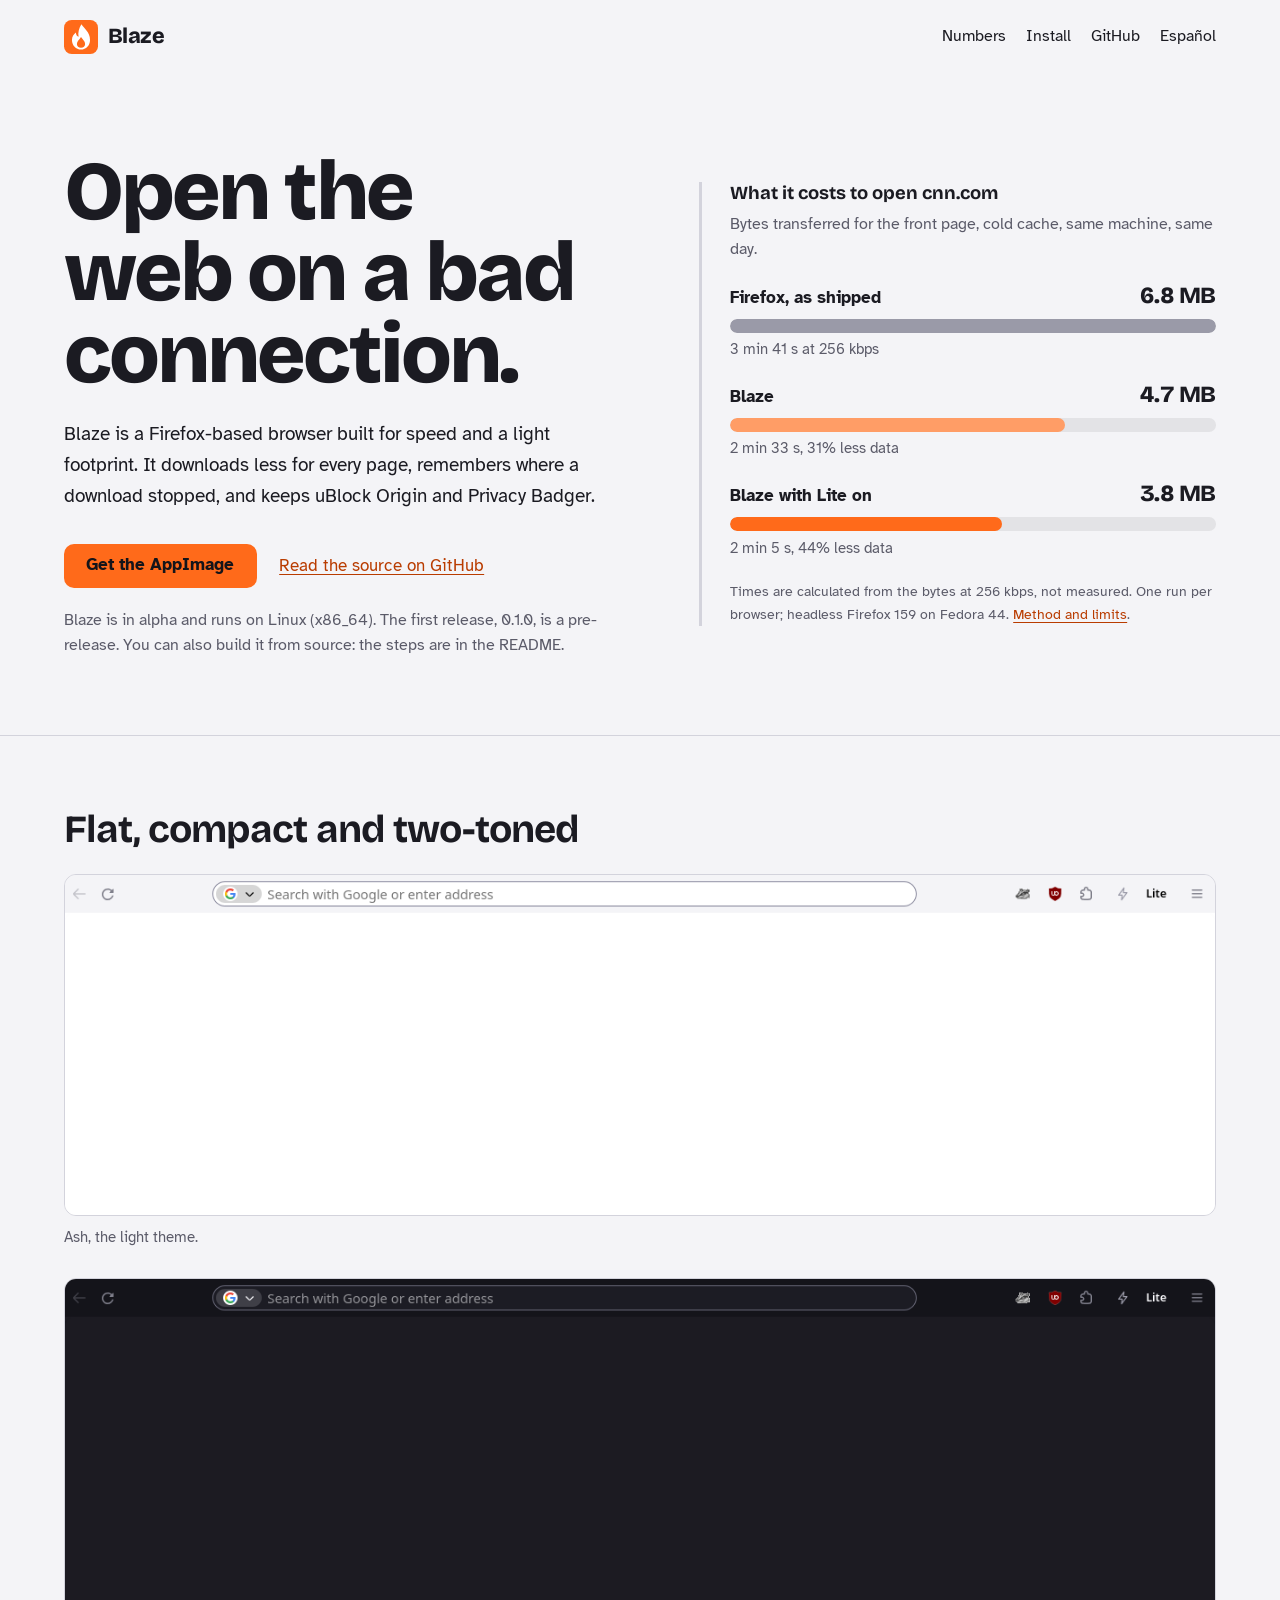
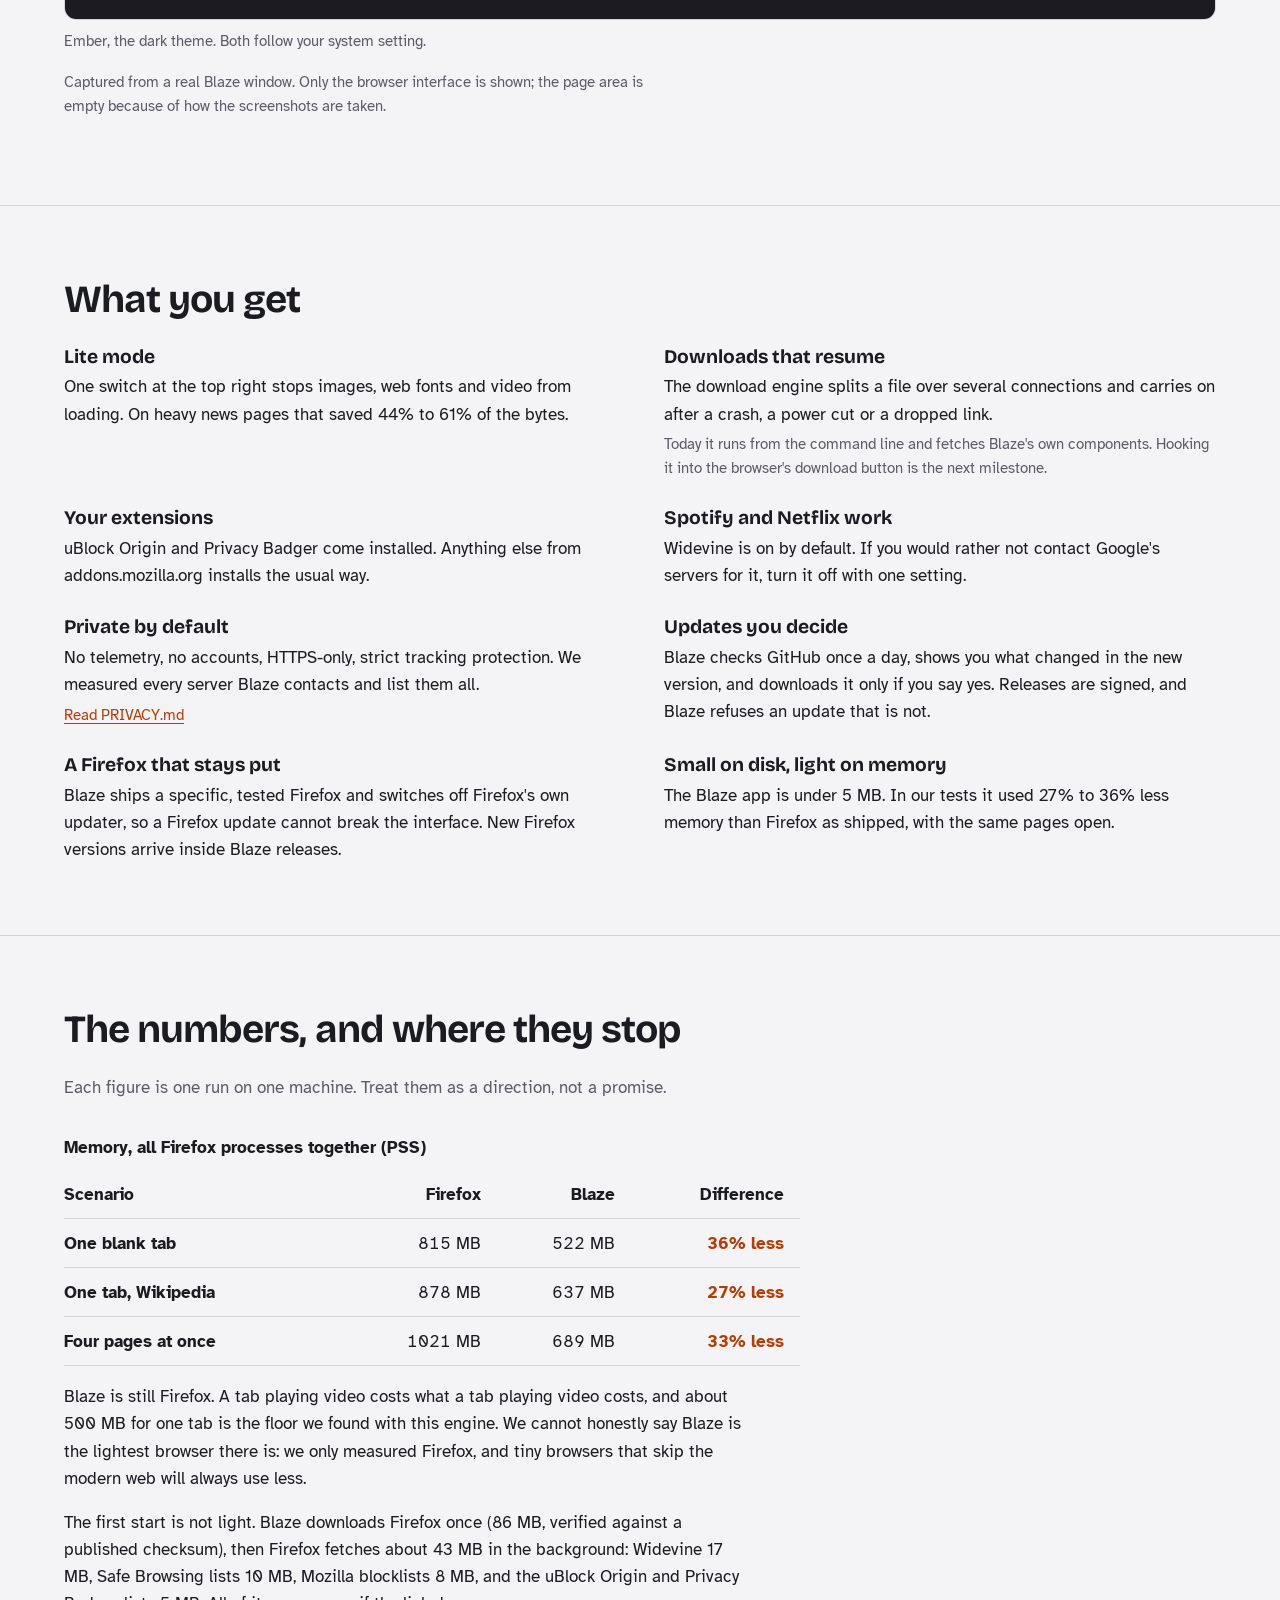
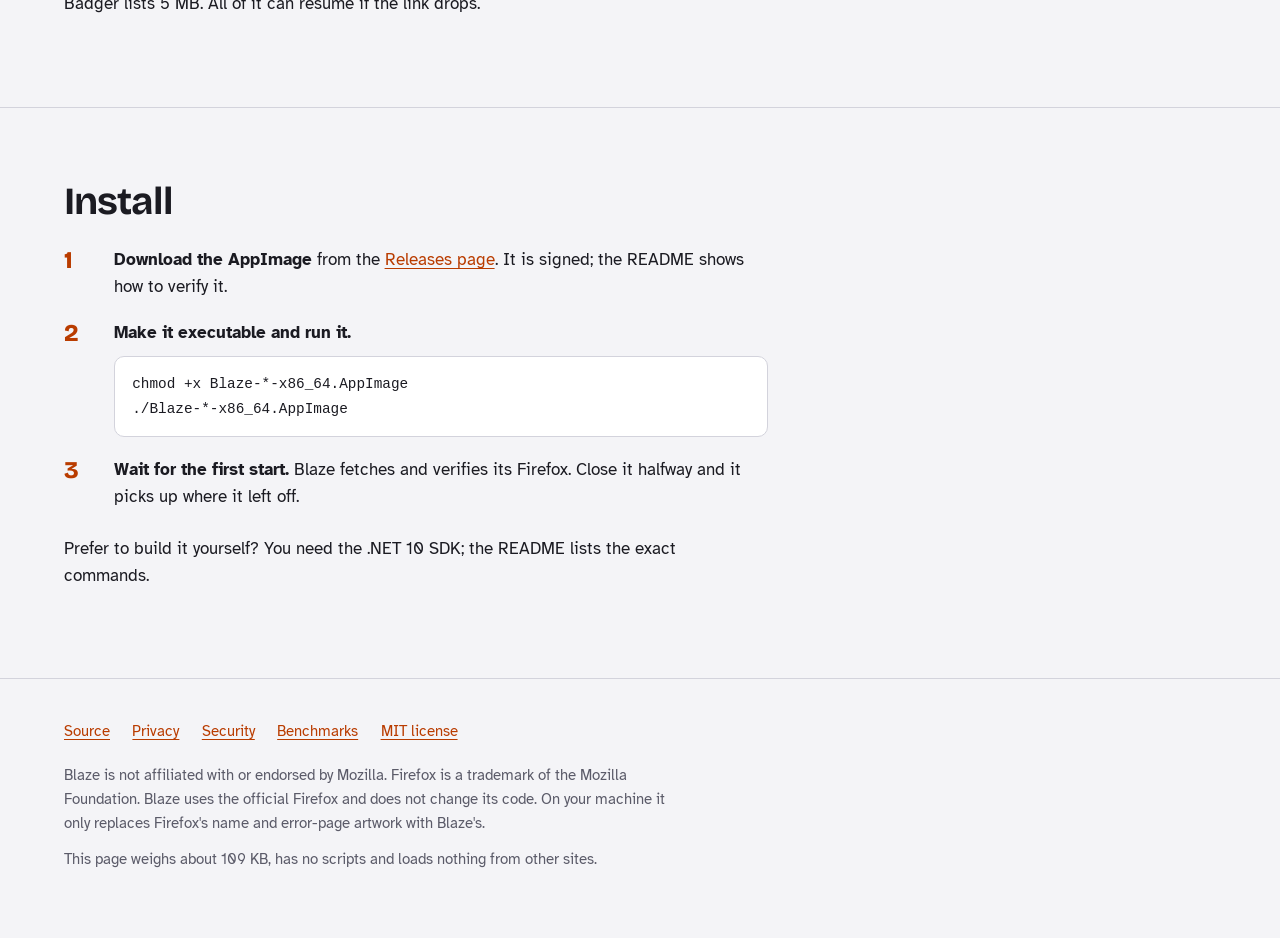
==== docs/index.html @ 8fc8d92f "Point the docs and website at the published 0.1.0 pre-release" ====
<!doctype html>
<html lang="en">
<head>
  <meta charset="utf-8">
  <meta name="viewport" content="width=device-width, initial-scale=1">
  <title>Blaze, a Firefox-based browser for slow connections</title>
  <meta name="description" content="Blaze is a Firefox-based browser built for speed and a light footprint: Lite mode, downloads that resume, uBlock Origin and Privacy Badger preinstalled, and updates you decide.">
  <meta name="theme-color" content="#14141a">
  <link rel="icon" href="assets/blaze.svg" type="image/svg+xml">
  <link rel="preload" href="assets/fonts/bricolage-grotesque-latin-wght-normal.woff2" as="font" type="font/woff2" crossorigin>
  <link rel="stylesheet" href="assets/site.css">
  <meta property="og:title" content="Blaze, a Firefox-based browser for slow connections">
  <meta property="og:description" content="Fewer bytes per page, downloads that resume, private by default.">
  <meta property="og:image" content="https://vezzulab.github.io/blaze/assets/blaze-ember.png">
  <link rel="alternate" hreflang="es" href="https://vezzulab.github.io/blaze/es/">
</head>
<body>
<a class="skip" href="#main">Skip to content</a>

<header class="site">
  <div class="wrap">
    <a class="brand" href="./"><img src="assets/blaze.svg" alt="" width="34" height="34">Blaze</a>
    <nav class="top" aria-label="Main">
      <a href="#numbers">Numbers</a>
      <a href="#install">Install</a>
      <a href="https://github.com/vezzulab/blaze">GitHub</a>
      <a href="es/" hreflang="es" lang="es">Español</a>
    </nav>
  </div>
</header>

<main id="main">
  <div class="wrap hero">
    <div>
      <h1>Open the web on a bad connection.</h1>
      <p class="lede">Blaze is a Firefox-based browser built for speed and a light footprint. It downloads less for every page, remembers where a download stopped, and keeps uBlock Origin and Privacy Badger.</p>
      <div class="actions">
        <a class="btn" href="https://github.com/vezzulab/blaze/releases/latest">Get the AppImage</a>
        <a href="https://github.com/vezzulab/blaze">Read the source on GitHub</a>
      </div>
      <p class="status">Blaze is in alpha and runs on Linux (x86_64). The first release, 0.1.0, is a pre-release. You can also build it from source: the steps are in the README.</p>
    </div>

    <aside class="weigh" aria-labelledby="weigh-h">
      <h2 id="weigh-h">What it costs to open cnn.com</h2>
      <p class="sub">Bytes transferred for the front page, cold cache, same machine, same day.</p>

      <div class="bar-row">
        <div class="who"><span>Firefox, as shipped</span><span class="size">6.8 MB</span></div>
        <div class="track"><div class="fill" style="--w:100%;--c:var(--bar-default);--d:.1s"></div></div>
        <div class="time">3 min 41 s at 256 kbps</div>
      </div>
      <div class="bar-row">
        <div class="who"><span>Blaze</span><span class="size">4.7 MB</span></div>
        <div class="track"><div class="fill" style="--w:69%;--c:var(--bar-blaze);--d:.3s"></div></div>
        <div class="time">2 min 33 s, 31% less data</div>
      </div>
      <div class="bar-row">
        <div class="who"><span>Blaze with Lite on</span><span class="size">3.8 MB</span></div>
        <div class="track"><div class="fill" style="--w:56%;--c:var(--bar-lite);--d:.5s"></div></div>
        <div class="time">2 min 5 s, 44% less data</div>
      </div>
      <p class="fine">Times are calculated from the bytes at 256 kbps, not measured. One run per browser; headless Firefox 159 on Fedora 44. <a href="https://github.com/vezzulab/blaze/blob/main/docs/BENCHMARKS.md">Method and limits</a>.</p>
    </aside>
  </div>

  <section class="block" aria-labelledby="look">
    <div class="wrap">
      <h2 id="look">Flat, compact and two-toned</h2>
      <figure class="shots">
        <div class="shot">
          <img src="assets/blaze-ash.png" width="1280" height="380" alt="Blaze in its light theme, Ash: a rounded address bar and, at the top right, the uBlock Origin and Privacy Badger icons and the Lite switch." loading="lazy">
          <figcaption>Ash, the light theme.</figcaption>
        </div>
        <div class="shot">
          <img src="assets/blaze-ember.png" width="1280" height="380" alt="Blaze in its dark theme, Ember: the same toolbar on a near-black background." loading="lazy">
          <figcaption>Ember, the dark theme. Both follow your system setting.</figcaption>
        </div>
      </figure>
      <p class="cap" style="margin-top:1rem;color:var(--muted);font-size:.95rem;">Captured from a real Blaze window. Only the browser interface is shown; the page area is empty because of how the screenshots are taken.</p>
    </div>
  </section>

  <section class="block" aria-labelledby="what">
    <div class="wrap">
      <h2 id="what">What you get</h2>
      <dl class="features">
        <div>
          <dt>Lite mode</dt>
          <dd>One switch at the top right stops images, web fonts and video from loading. On heavy news pages that saved 44% to 61% of the bytes.</dd>
        </div>
        <div>
          <dt>Downloads that resume</dt>
          <dd>The download engine splits a file over several connections and carries on after a crash, a power cut or a dropped link.
            <small>Today it runs from the command line and fetches Blaze's own components. Hooking it into the browser's download button is the next milestone.</small></dd>
        </div>
        <div>
          <dt>Your extensions</dt>
          <dd>uBlock Origin and Privacy Badger come installed. Anything else from addons.mozilla.org installs the usual way.</dd>
        </div>
        <div>
          <dt>Spotify and Netflix work</dt>
          <dd>Widevine is on by default. If you would rather not contact Google's servers for it, turn it off with one setting.</dd>
        </div>
        <div>
          <dt>Private by default</dt>
          <dd>No telemetry, no accounts, HTTPS-only, strict tracking protection. We measured every server Blaze contacts and list them all.
            <small><a href="https://github.com/vezzulab/blaze/blob/main/PRIVACY.md">Read PRIVACY.md</a></small></dd>
        </div>
        <div>
          <dt>Updates you decide</dt>
          <dd>Blaze checks GitHub once a day, shows you what changed in the new version, and downloads it only if you say yes. Releases are signed, and Blaze refuses an update that is not.</dd>
        </div>
        <div>
          <dt>A Firefox that stays put</dt>
          <dd>Blaze ships a specific, tested Firefox and switches off Firefox's own updater, so a Firefox update cannot break the interface. New Firefox versions arrive inside Blaze releases.</dd>
        </div>
        <div>
          <dt>Small on disk, light on memory</dt>
          <dd>The Blaze app is under 5 MB. In our tests it used 27% to 36% less memory than Firefox as shipped, with the same pages open.</dd>
        </div>
      </dl>
    </div>
  </section>

  <section class="block" id="numbers" aria-labelledby="num">
    <div class="wrap">
      <h2 id="num">The numbers, and where they stop</h2>
      <p class="intro">Each figure is one run on one machine. Treat them as a direction, not a promise.</p>
      <div class="table-scroll">
        <table class="data">
          <caption>Memory, all Firefox processes together (PSS)</caption>
          <thead><tr><th scope="col">Scenario</th><th scope="col" class="num">Firefox</th><th scope="col" class="num">Blaze</th><th scope="col" class="num">Difference</th></tr></thead>
          <tbody>
            <tr><th scope="row">One blank tab</th><td class="num">815 MB</td><td class="num">522 MB</td><td class="num good">36% less</td></tr>
            <tr><th scope="row">One tab, Wikipedia</th><td class="num">878 MB</td><td class="num">637 MB</td><td class="num good">27% less</td></tr>
            <tr><th scope="row">Four pages at once</th><td class="num">1021 MB</td><td class="num">689 MB</td><td class="num good">33% less</td></tr>
          </tbody>
        </table>
      </div>
      <p>Blaze is still Firefox. A tab playing video costs what a tab playing video costs, and about 500 MB for one tab is the floor we found with this engine. We cannot honestly say Blaze is the lightest browser there is: we only measured Firefox, and tiny browsers that skip the modern web will always use less.</p>
      <p>The first start is not light. Blaze downloads Firefox once (86 MB, verified against a published checksum), then Firefox fetches about 43 MB in the background: Widevine 17 MB, Safe Browsing lists 10 MB, Mozilla blocklists 8 MB, and the uBlock Origin and Privacy Badger lists 5 MB. All of it can resume if the link drops.</p>
    </div>
  </section>

  <section class="block" id="install" aria-labelledby="inst">
    <div class="wrap">
      <h2 id="inst">Install</h2>
      <ol class="steps">
        <li><div><strong>Download the AppImage</strong> from the <a href="https://github.com/vezzulab/blaze/releases">Releases page</a>. It is signed; the README shows how to verify it.</div></li>
        <li><div><strong>Make it executable and run it.</strong>
<pre><code>chmod +x Blaze-*-x86_64.AppImage
./Blaze-*-x86_64.AppImage</code></pre></div></li>
        <li><div><strong>Wait for the first start.</strong> Blaze fetches and verifies its Firefox. Close it halfway and it picks up where it left off.</div></li>
      </ol>
      <p style="margin-top:1.5rem">Prefer to build it yourself? You need the .NET 10 SDK; the README lists the exact commands.</p>
    </div>
  </section>
</main>

<footer class="site">
  <div class="wrap">
    <div class="links">
      <a href="https://github.com/vezzulab/blaze">Source</a>
      <a href="https://github.com/vezzulab/blaze/blob/main/PRIVACY.md">Privacy</a>
      <a href="https://github.com/vezzulab/blaze/blob/main/SECURITY.md">Security</a>
      <a href="https://github.com/vezzulab/blaze/blob/main/docs/BENCHMARKS.md">Benchmarks</a>
      <a href="https://github.com/vezzulab/blaze/blob/main/LICENSE">MIT license</a>
    </div>
    <p>Blaze is not affiliated with or endorsed by Mozilla. Firefox is a trademark of the Mozilla Foundation. Blaze uses the official Firefox and does not change its code. On your machine it only replaces Firefox's name and error-page artwork with Blaze's.</p>
    <p>This page weighs about 109 KB, has no scripts and loads nothing from other sites.</p>
  </div>
</footer>
</body>
</html>
---- docs/assets/site.css ----
/* Blaze site. Light = Ash, dark = Ember: the page follows the system like the browser does.
   No third-party requests: fonts are self-hosted (OFL), no analytics, no scripts. */

@font-face { font-family: "Bricolage Grotesque"; src: url("fonts/bricolage-grotesque-latin-wght-normal.woff2") format("woff2"); font-weight: 200 800; font-display: swap; }
@font-face { font-family: "Atkinson Hyperlegible"; src: url("fonts/atkinson-hyperlegible-latin-400-normal.woff2") format("woff2"); font-weight: 400; font-display: swap; }
@font-face { font-family: "Atkinson Hyperlegible"; src: url("fonts/atkinson-hyperlegible-latin-700-normal.woff2") format("woff2"); font-weight: 700; font-display: swap; }

:root {
  --bg: #f4f4f7;
  --surface: #ffffff;
  --ink: #1b1b22;
  --muted: #5b5b69;
  --line: #d3d3dc;
  --accent: #ff6a1a;
  --accent-text: #b93c00;
  --on-accent: #14141a;
  --ring: #d94f00;
  --bar-default: #9a9aa8;
  --bar-blaze: #ff9d66;
  --bar-lite: #ff6a1a;
  --display: "Bricolage Grotesque", ui-sans-serif, system-ui, sans-serif;
  --text: "Atkinson Hyperlegible", ui-sans-serif, system-ui, sans-serif;
  color-scheme: light dark;
}
@media (prefers-color-scheme: dark) {
  :root {
    --bg: #14141a; --surface: #1c1c24; --ink: #ececf1; --muted: #a4a4b2; --line: #2e2e3a;
    --accent-text: #ff8a4c; --ring: #ff6a1a; --bar-default: #5d5d6c; --bar-blaze: #b8581f;
  }
}

* { box-sizing: border-box; }
html { -webkit-text-size-adjust: 100%; }
body { margin: 0; background: var(--bg); color: var(--ink); font: 1.0625rem/1.6 var(--text); }
img { max-width: 100%; height: auto; display: block; }
a { color: var(--accent-text); text-underline-offset: .18em; }
a:hover { text-decoration-thickness: 2px; }
:focus-visible { outline: 3px solid var(--ring); outline-offset: 3px; border-radius: 4px; }
.wrap { width: min(100% - 2.5rem, 72rem); margin-inline: auto; }
.skip { position: absolute; left: -9999px; }
.skip:focus { left: 1rem; top: 1rem; background: var(--surface); padding: .5rem .75rem; z-index: 9; }

/* ---------- header ---------- */
header.site { padding-block: 1.25rem; }
header.site .wrap { display: flex; align-items: center; justify-content: space-between; gap: 1rem; }
.brand { display: inline-flex; align-items: center; gap: .6rem; font: 800 1.35rem/1 var(--display); letter-spacing: -.02em; color: var(--ink); text-decoration: none; }
.brand img { width: 34px; height: 34px; }
nav.top { display: flex; gap: 1.25rem; align-items: center; font-size: .98rem; }
nav.top a { color: var(--ink); text-decoration: none; }
nav.top a:hover { color: var(--accent-text); text-decoration: underline; }

/* ---------- hero ---------- */
.hero { padding-block: clamp(2rem, 6vw, 5rem) clamp(2.5rem, 6vw, 5rem); display: grid; gap: clamp(2rem, 5vw, 4rem); }
@media (min-width: 62rem) { .hero { grid-template-columns: 1.05fr .95fr; align-items: center; } }
h1 { margin: 0; font: 800 clamp(2.6rem, 7.4vw, 5.2rem)/.98 var(--display); letter-spacing: -.035em; max-width: 13ch; text-wrap: balance; }
.lede { margin: 1.5rem 0 0; font-size: 1.2rem; max-width: 34rem; color: var(--ink); }
.actions { display: flex; flex-wrap: wrap; gap: .9rem 1.4rem; align-items: center; margin-top: 2rem; }
.btn { display: inline-block; padding: .85rem 1.4rem; border-radius: 10px; background: var(--accent); color: var(--on-accent); font: 700 1.05rem/1 var(--text); text-decoration: none; border: 0; }
.btn:hover { background: #ff7d36; }
.btn:active { background: #e85a0c; }
.status { margin: 1.25rem 0 0; color: var(--muted); font-size: .98rem; max-width: 34rem; }

/* The measured proof: bytes to open the same page. One orchestrated moment on load. */
.weigh { border-inline-start: 3px solid var(--line); padding-inline-start: clamp(1rem, 3vw, 1.75rem); }
.weigh h2 { margin: 0 0 .35rem; font: 700 1.15rem/1.3 var(--display); }
.weigh p.sub { margin: 0 0 1.4rem; color: var(--muted); font-size: .98rem; }
.bar-row { margin-bottom: 1.35rem; }
.bar-row .who { display: flex; justify-content: space-between; align-items: baseline; gap: 1rem; font-weight: 700; }
.bar-row .who .size { font: 800 1.45rem/1 var(--display); letter-spacing: -.02em; font-variant-numeric: tabular-nums; }
.bar-row .track { height: 14px; margin-block: .45rem .3rem; background: color-mix(in srgb, var(--ink) 8%, transparent); border-radius: 7px; overflow: hidden; }
.bar-row .fill { height: 100%; width: var(--w); background: var(--c); border-radius: 7px; transform-origin: left center; animation: grow 1.1s cubic-bezier(.2, .8, .2, 1) both; animation-delay: var(--d, 0s); }
.bar-row .time { color: var(--muted); font-size: .95rem; }
@keyframes grow { from { transform: scaleX(0); } to { transform: scaleX(1); } }
.weigh .fine { margin: .5rem 0 0; color: var(--muted); font-size: .88rem; }

/* ---------- sections ---------- */
section.block { padding-block: clamp(2.5rem, 6vw, 4.5rem); border-top: 1px solid var(--line); }
section.block > .wrap > h2 { margin: 0 0 1.5rem; font: 700 clamp(1.7rem, 3.6vw, 2.4rem)/1.1 var(--display); letter-spacing: -.025em; max-width: 24ch; text-wrap: balance; }
section.block p { max-width: 62ch; }
.intro { margin: 0 0 2rem; color: var(--muted); }

dl.features { margin: 0; display: grid; gap: 1.6rem 3rem; }
@media (min-width: 48rem) { dl.features { grid-template-columns: 1fr 1fr; } }
dl.features dt { font: 700 1.2rem/1.25 var(--display); margin: 0 0 .3rem; }
dl.features dd { margin: 0; color: var(--ink); max-width: 38rem; }
dl.features dd small { display: block; margin-top: .35rem; color: var(--muted); font-size: .92rem; }

figure.shots { margin: 0; display: grid; gap: 1.75rem; }
figure.shots .shot { margin: 0; }
figure.shots img { width: 100%; aspect-ratio: 1280 / 380; object-fit: cover; object-position: top left; border-radius: 12px; border: 1px solid var(--line); }
figure.shots figcaption, figcaption.cap { margin-top: .6rem; color: var(--muted); font-size: .95rem; }

table.data { width: 100%; border-collapse: collapse; font-variant-numeric: tabular-nums; max-width: 46rem; }
table.data caption { text-align: left; font-weight: 700; padding-bottom: .6rem; }
table.data th, table.data td { text-align: left; padding: .65rem .9rem .65rem 0; border-bottom: 1px solid var(--line); }
table.data th { font-weight: 700; }
table.data td.num, table.data th.num { text-align: right; padding-right: 1rem; }
table.data td.good { font-weight: 700; color: var(--accent-text); }
.table-scroll { overflow-x: auto; }

ol.steps { margin: 0; padding: 0; list-style: none; display: grid; gap: 1.2rem; counter-reset: s; max-width: 44rem; }
ol.steps li { counter-increment: s; display: grid; grid-template-columns: 2.2rem 1fr; gap: .9rem; }
ol.steps li::before { content: counter(s); font: 800 1.5rem/1.2 var(--display); color: var(--accent-text); }
pre, code { font-family: ui-monospace, "SF Mono", Menlo, Consolas, monospace; font-size: .92em; }
pre { margin: .6rem 0 0; padding: .9rem 1.1rem; background: var(--surface); border: 1px solid var(--line); border-radius: 10px; overflow-x: auto; max-width: 100%; }
:not(pre) > code { background: color-mix(in srgb, var(--ink) 8%, transparent); padding: .08em .35em; border-radius: 5px; }

footer.site { border-top: 1px solid var(--line); padding-block: 2.5rem 3.5rem; color: var(--muted); font-size: .95rem; }
footer.site p { margin: 0 0 .7rem; max-width: 62ch; }
footer.site .links { display: flex; flex-wrap: wrap; gap: .5rem 1.4rem; margin-bottom: 1.2rem; }

/* small screens: keep the header on one line */
@media (max-width: 36rem) { nav.top a:nth-child(-n+2) { display: none; } nav.top { gap: 1.1rem; } }

@media (prefers-reduced-motion: reduce) { .bar-row .fill { animation: none; } }
@media print { header.site nav, .actions { display: none; } }
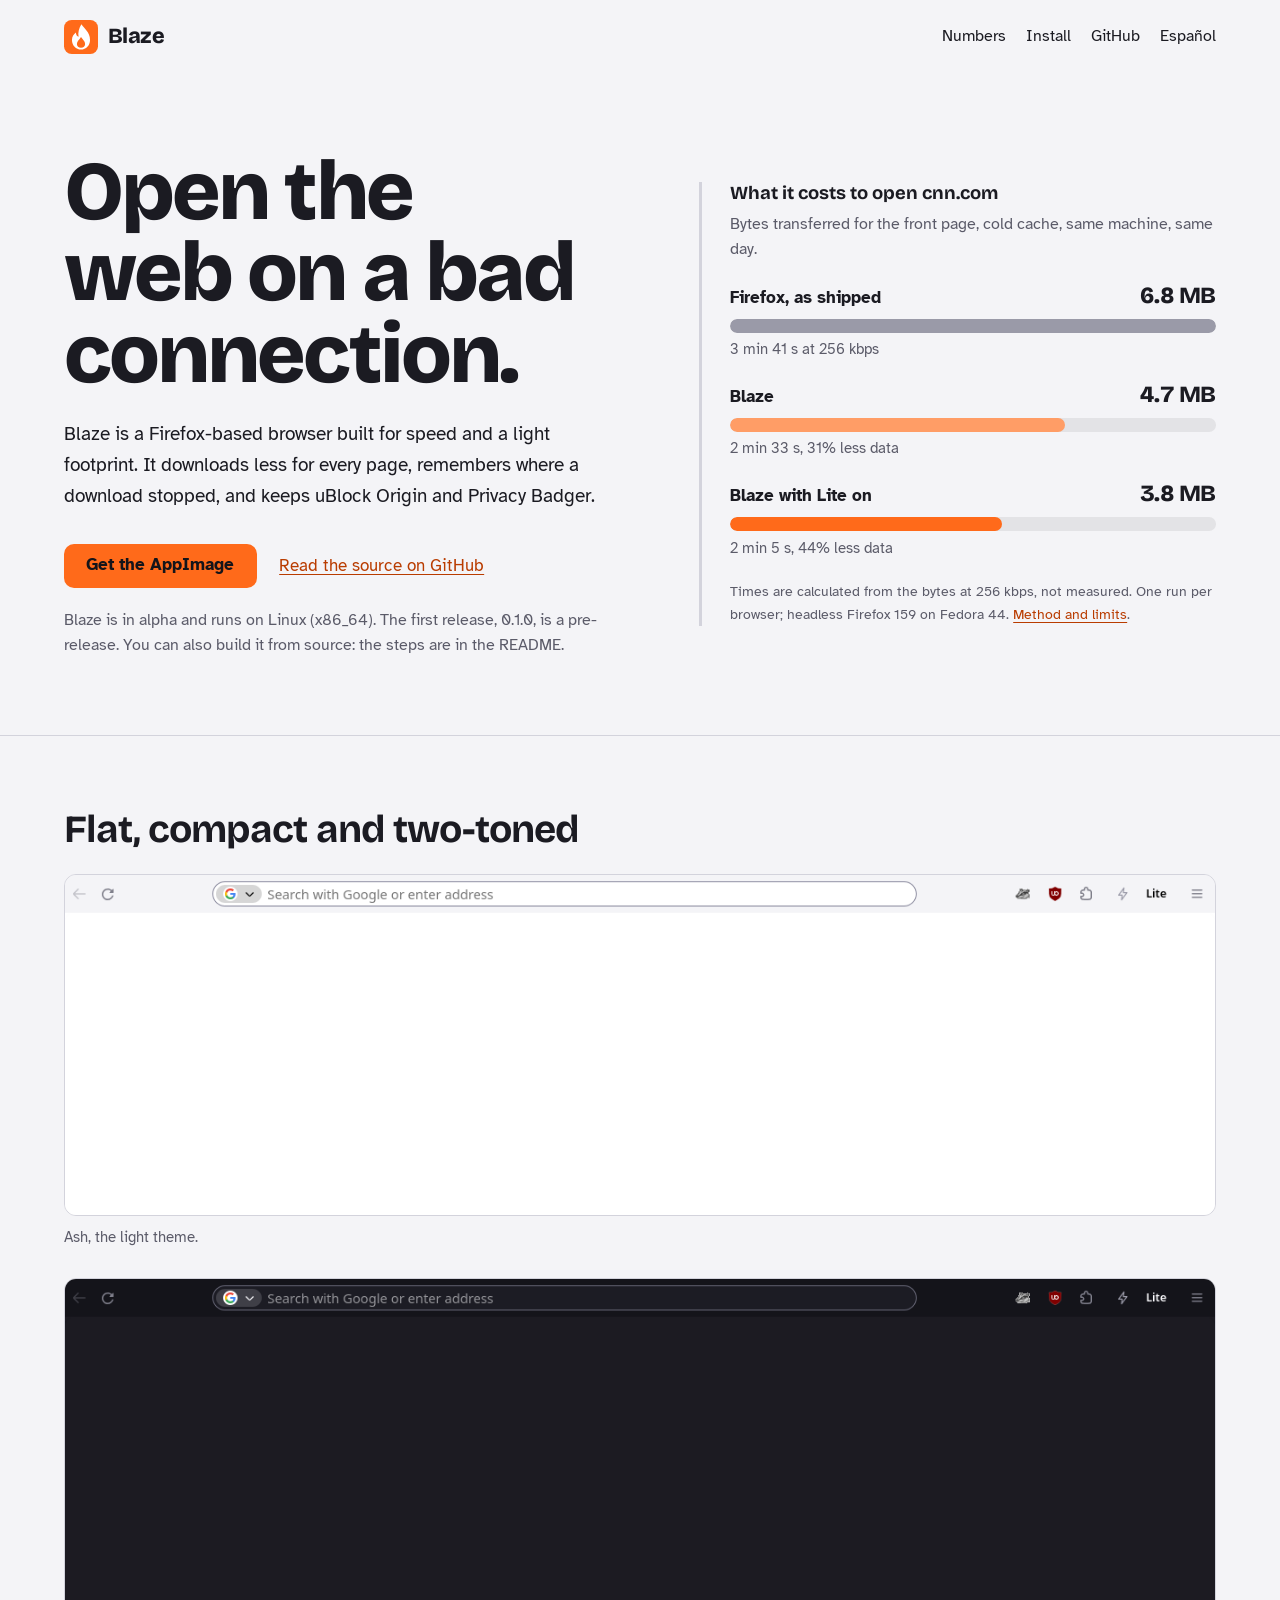
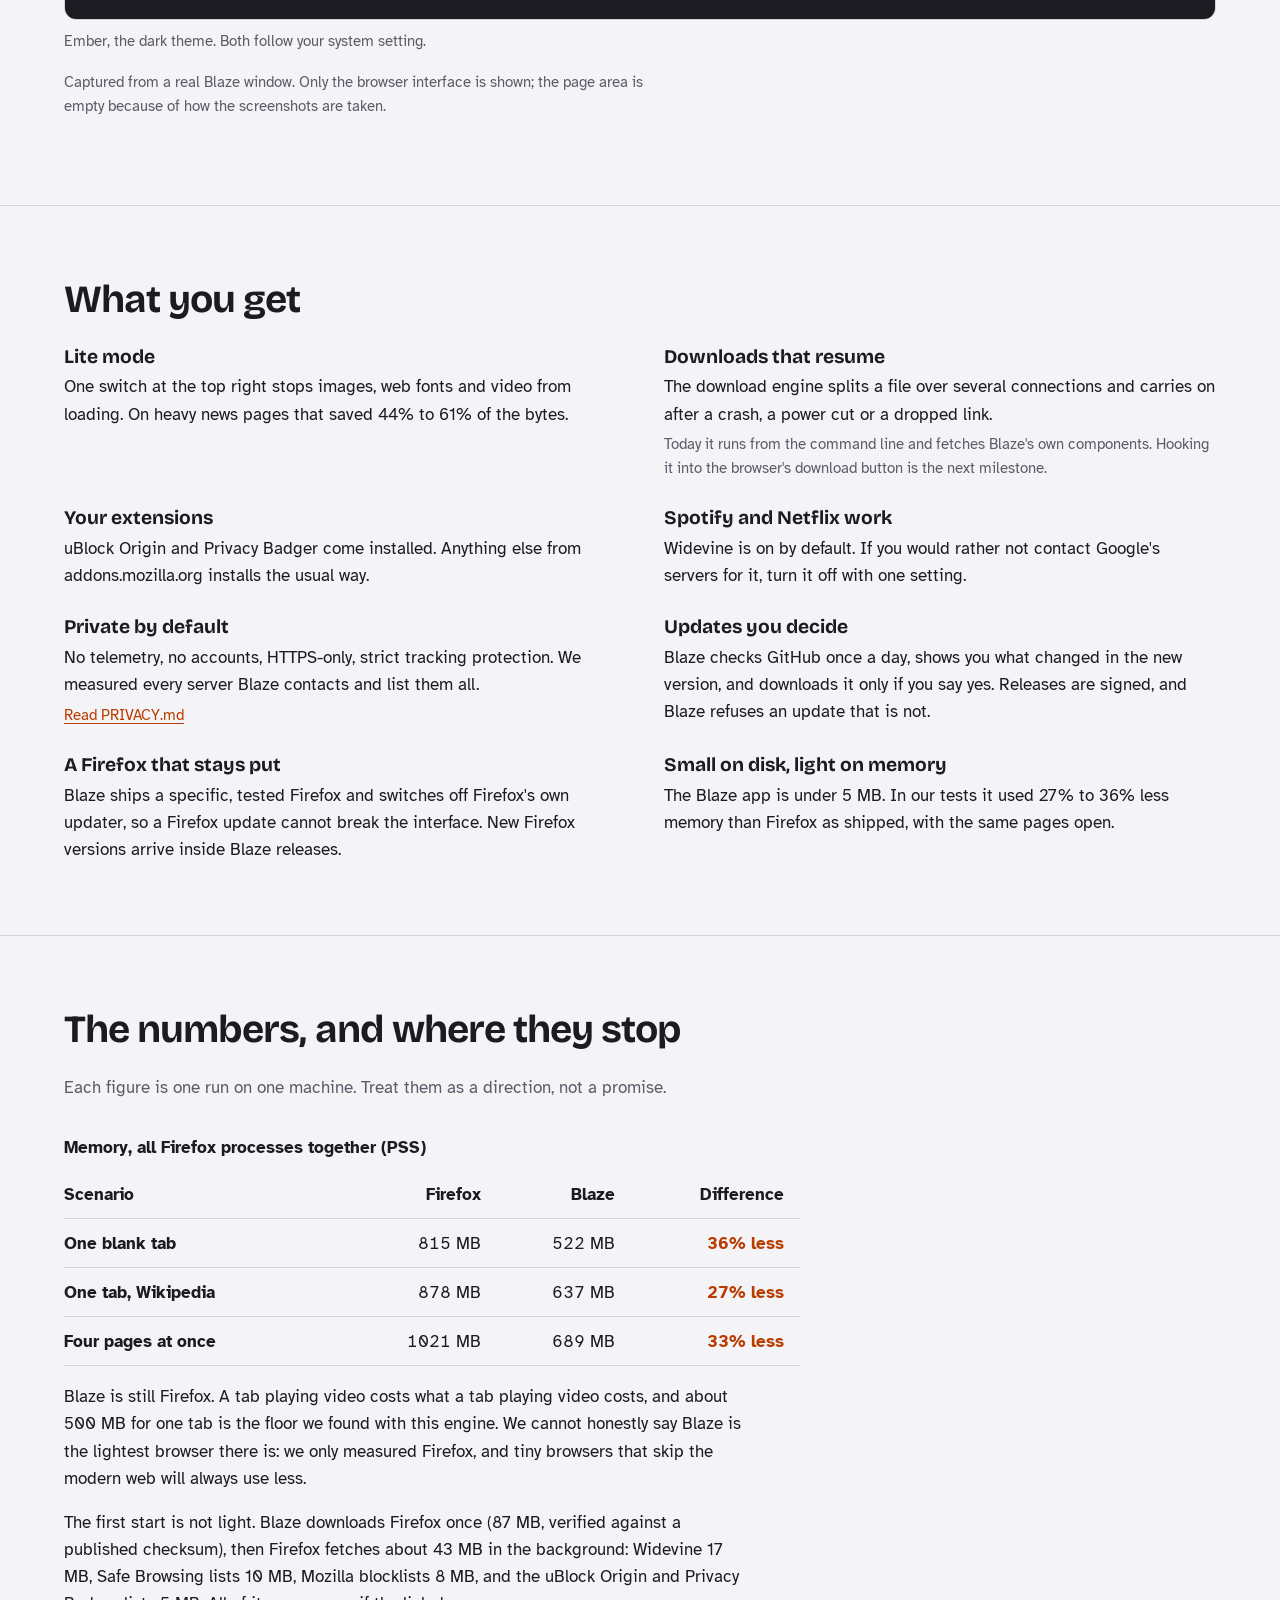
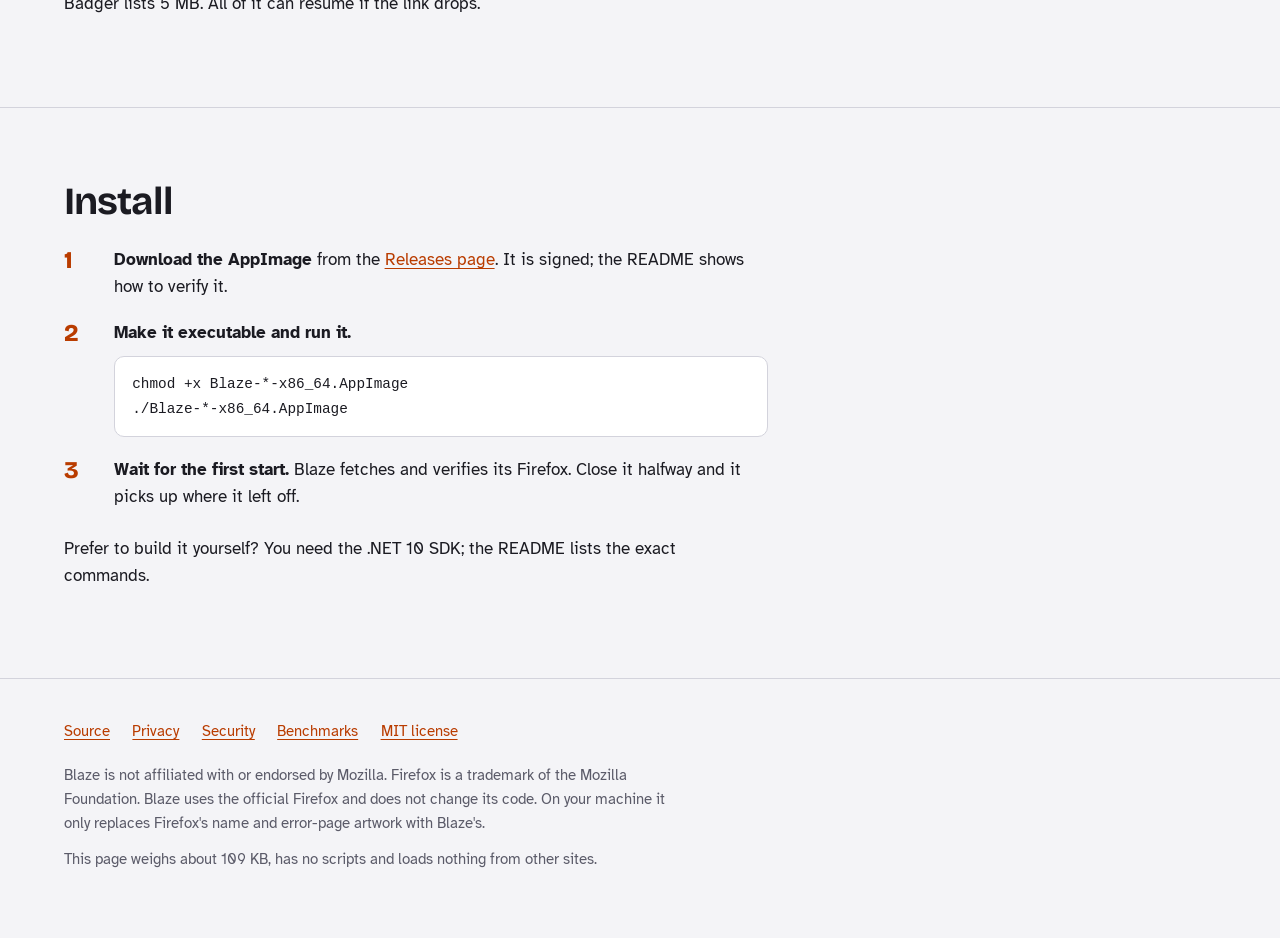
==== commit 0c0328fe: "Pin Firefox 160.0.1 (security) and lock down profile permissions The pinned engine was Firefox 159.0" ====
--- a/docs/index.html
+++ b/docs/index.html
@@ -139,7 +139,7 @@
         </table>
       </div>
       <p>Blaze is still Firefox. A tab playing video costs what a tab playing video costs, and about 500 MB for one tab is the floor we found with this engine. We cannot honestly say Blaze is the lightest browser there is: we only measured Firefox, and tiny browsers that skip the modern web will always use less.</p>
-      <p>The first start is not light. Blaze downloads Firefox once (86 MB, verified against a published checksum), then Firefox fetches about 43 MB in the background: Widevine 17 MB, Safe Browsing lists 10 MB, Mozilla blocklists 8 MB, and the uBlock Origin and Privacy Badger lists 5 MB. All of it can resume if the link drops.</p>
+      <p>The first start is not light. Blaze downloads Firefox once (87 MB, verified against a published checksum), then Firefox fetches about 43 MB in the background: Widevine 17 MB, Safe Browsing lists 10 MB, Mozilla blocklists 8 MB, and the uBlock Origin and Privacy Badger lists 5 MB. All of it can resume if the link drops.</p>
     </div>
   </section>
 
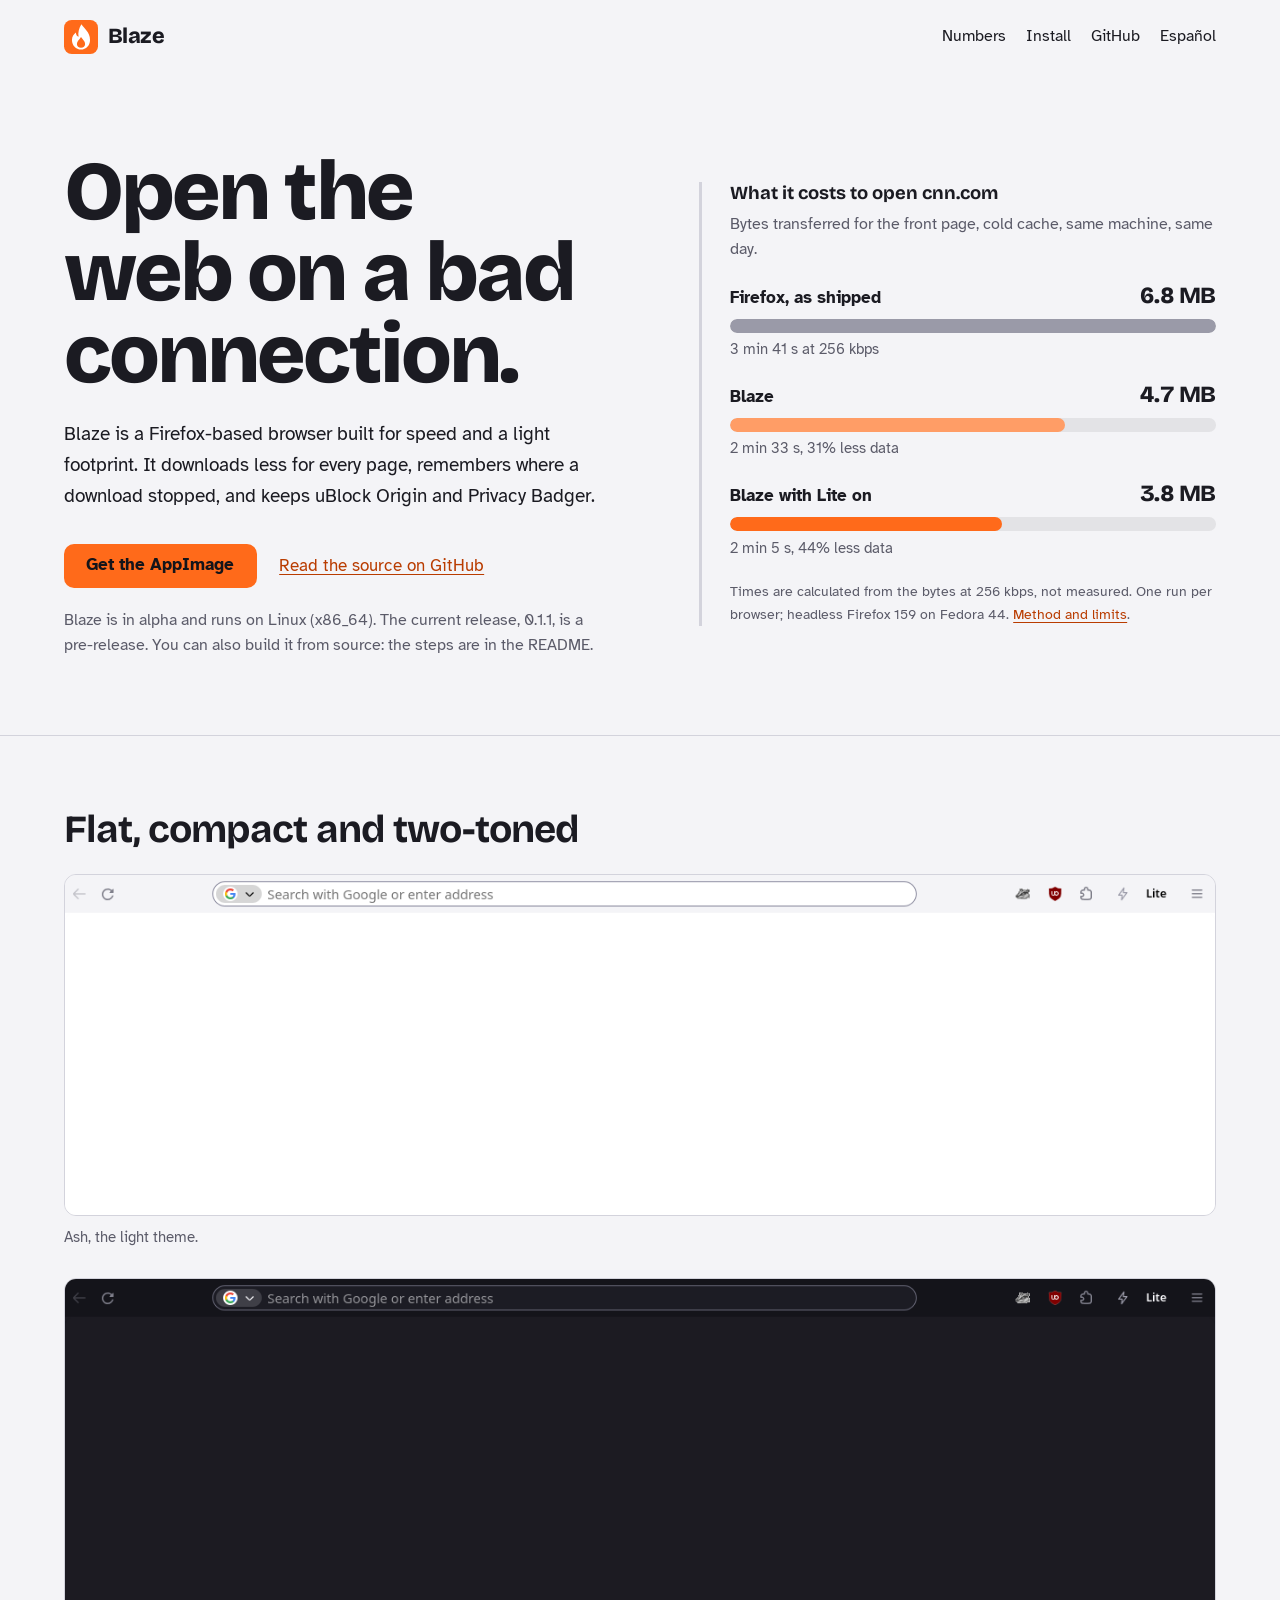
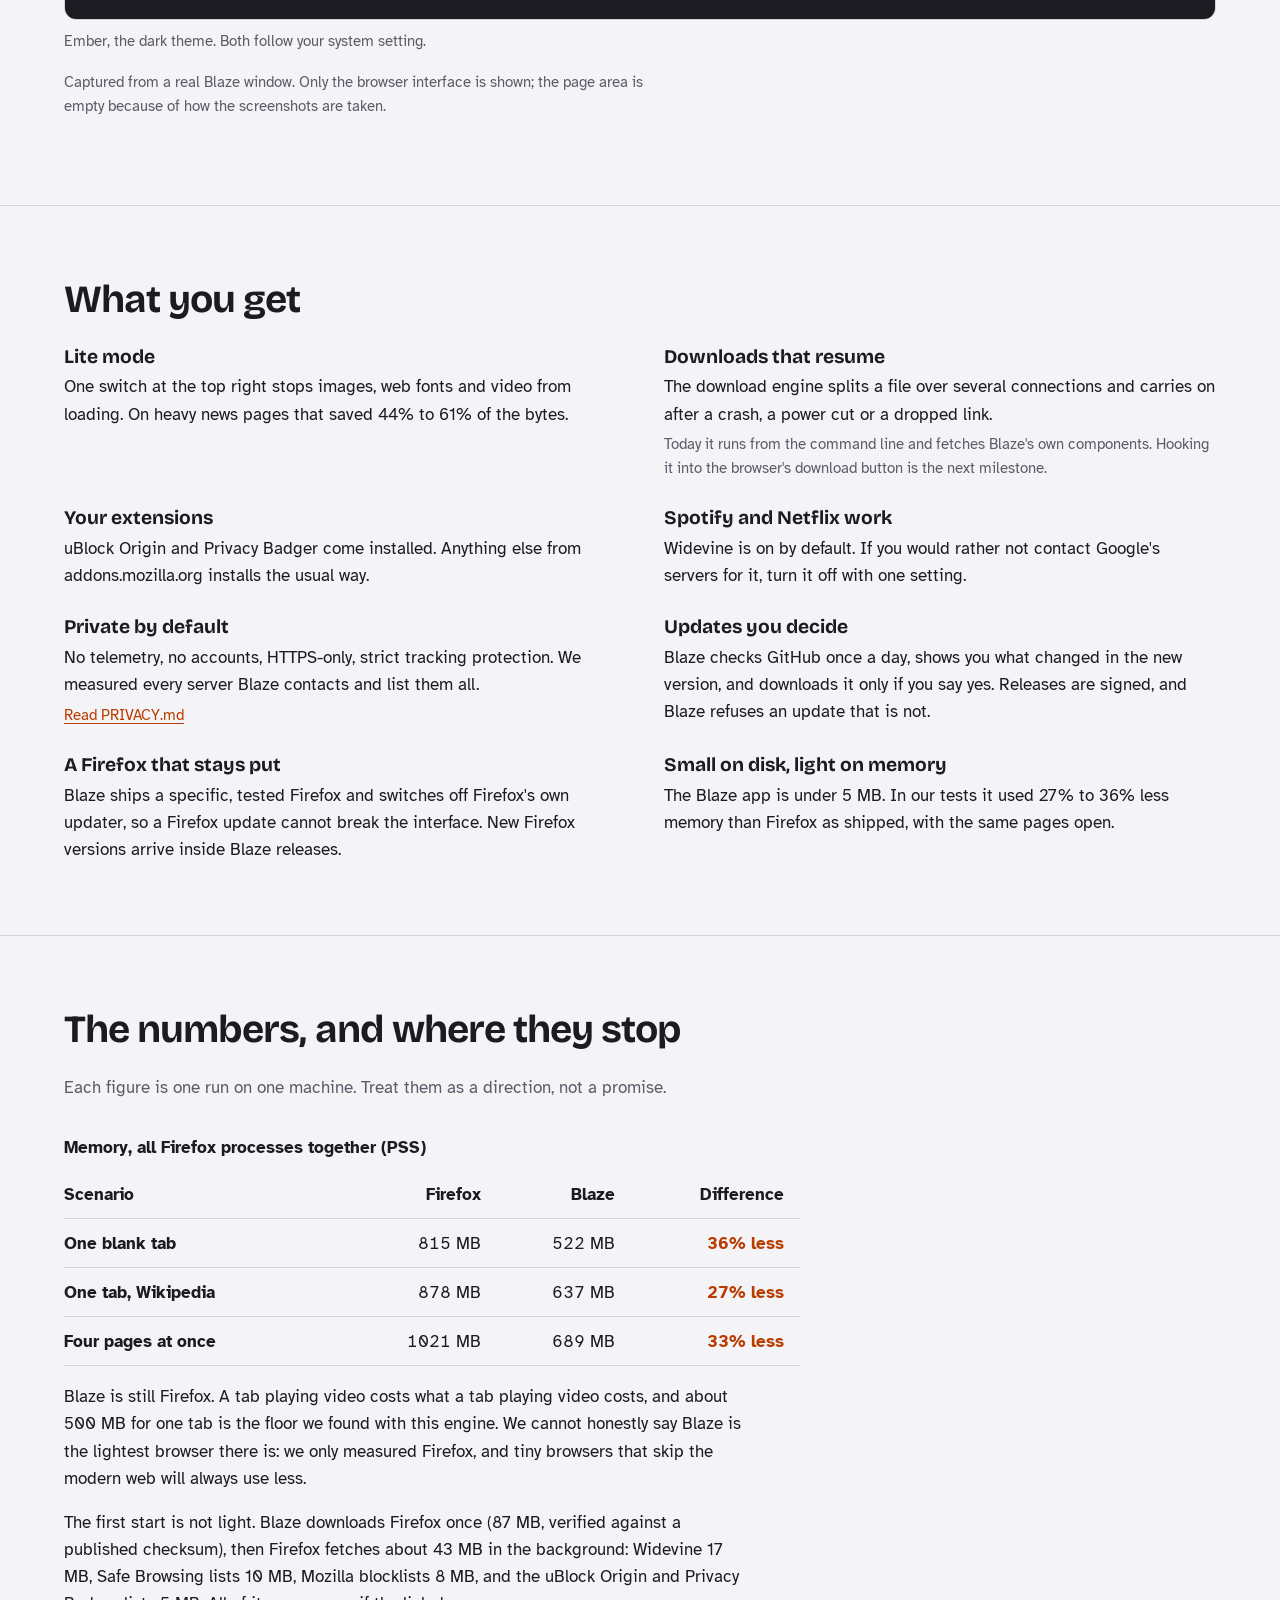
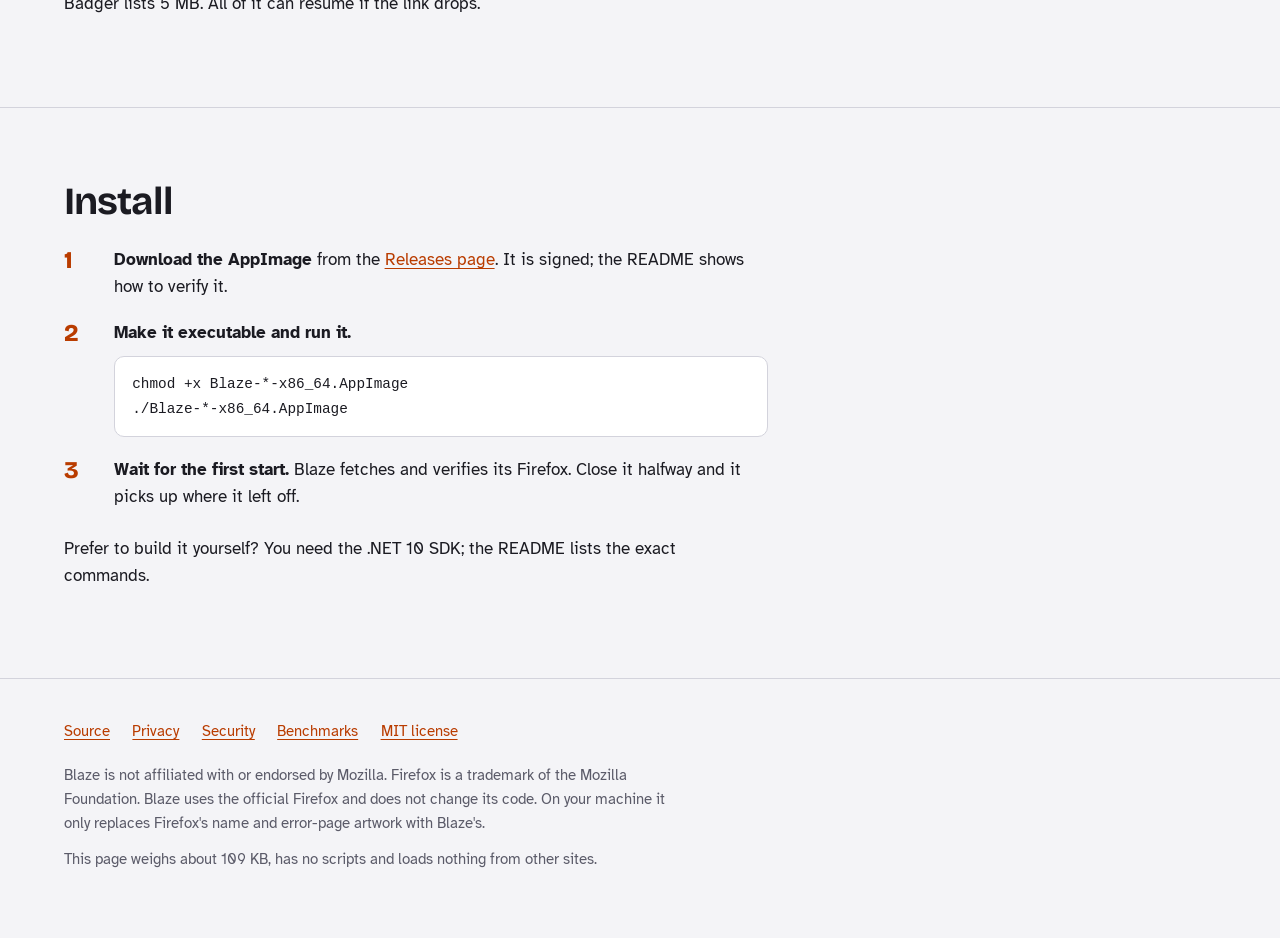
==== commit 207a6488: "Point the docs and website at 0.1.1 and warn against 0.1.0" ====
--- a/docs/index.html
+++ b/docs/index.html
@@ -38,7 +38,7 @@
         <a class="btn" href="https://github.com/vezzulab/blaze/releases/latest">Get the AppImage</a>
         <a href="https://github.com/vezzulab/blaze">Read the source on GitHub</a>
       </div>
-      <p class="status">Blaze is in alpha and runs on Linux (x86_64). The first release, 0.1.0, is a pre-release. You can also build it from source: the steps are in the README.</p>
+      <p class="status">Blaze is in alpha and runs on Linux (x86_64). The current release, 0.1.1, is a pre-release. You can also build it from source: the steps are in the README.</p>
     </div>
 
     <aside class="weigh" aria-labelledby="weigh-h">
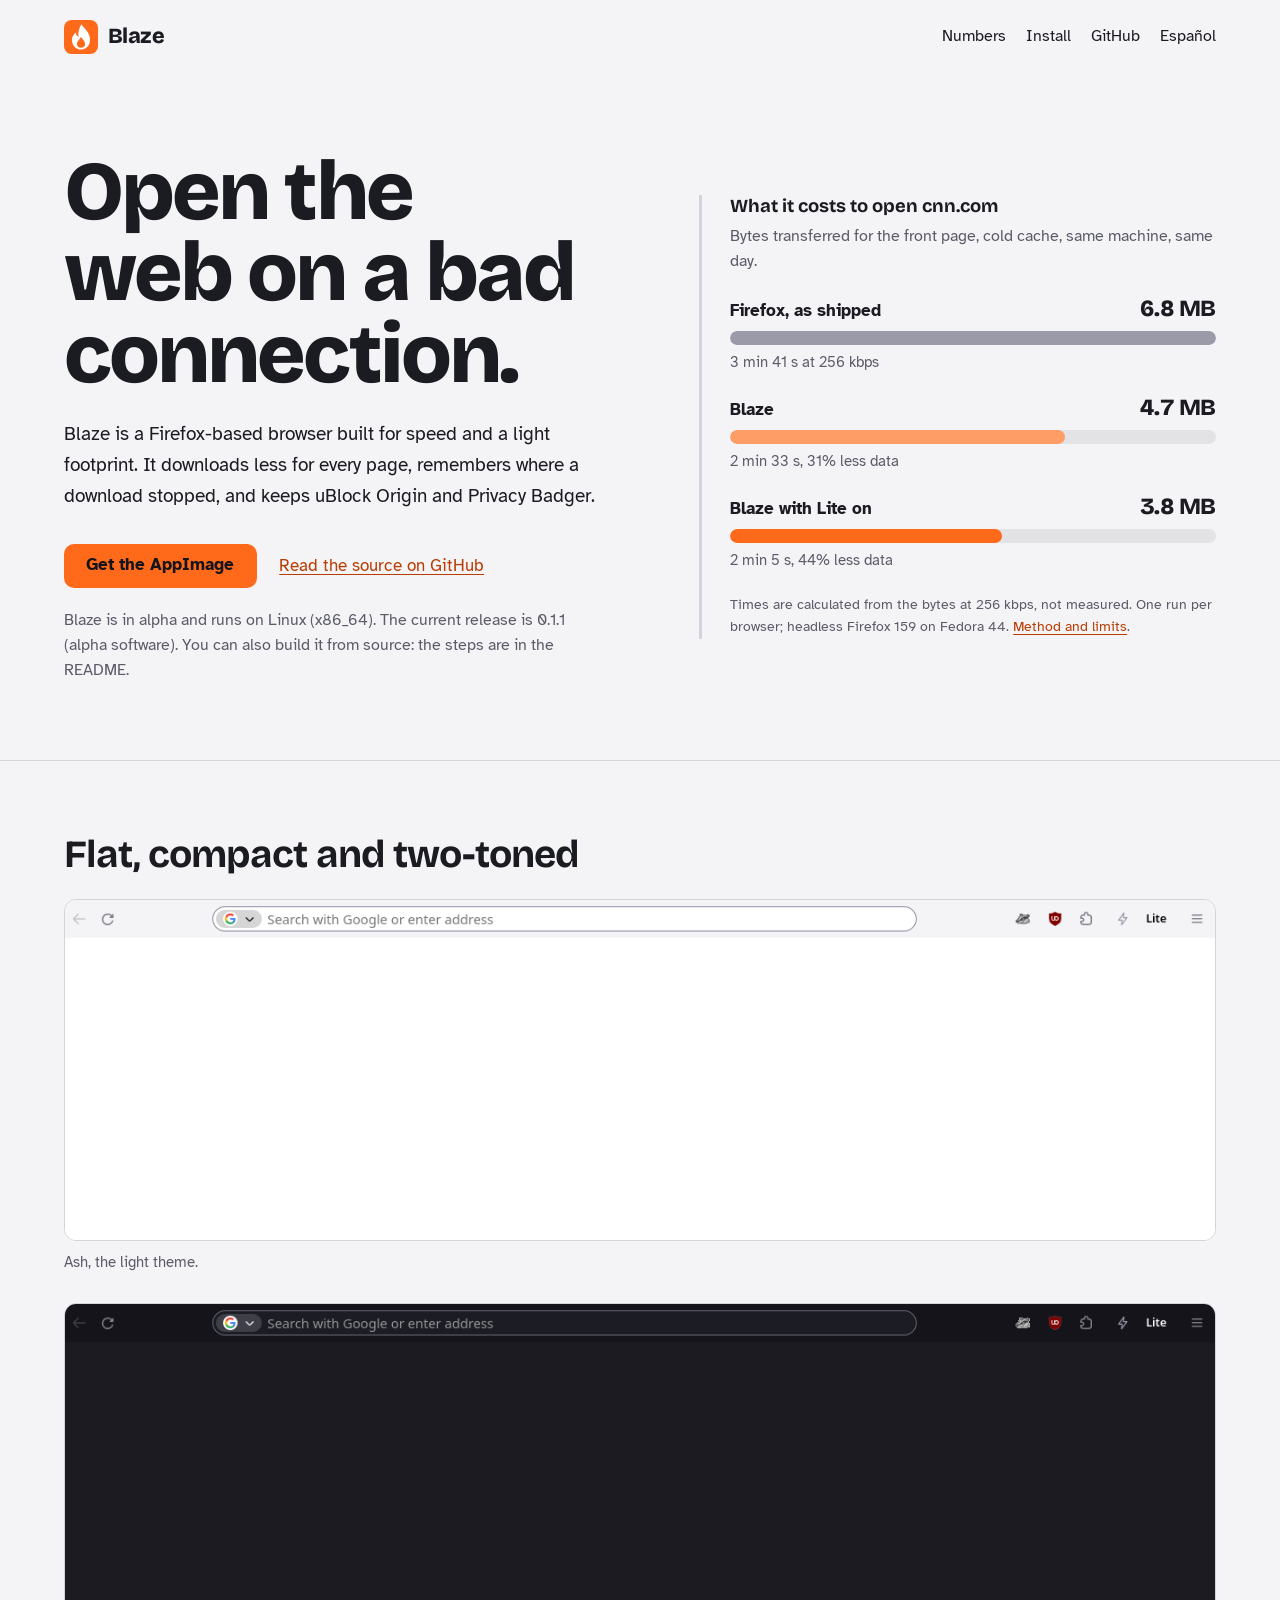
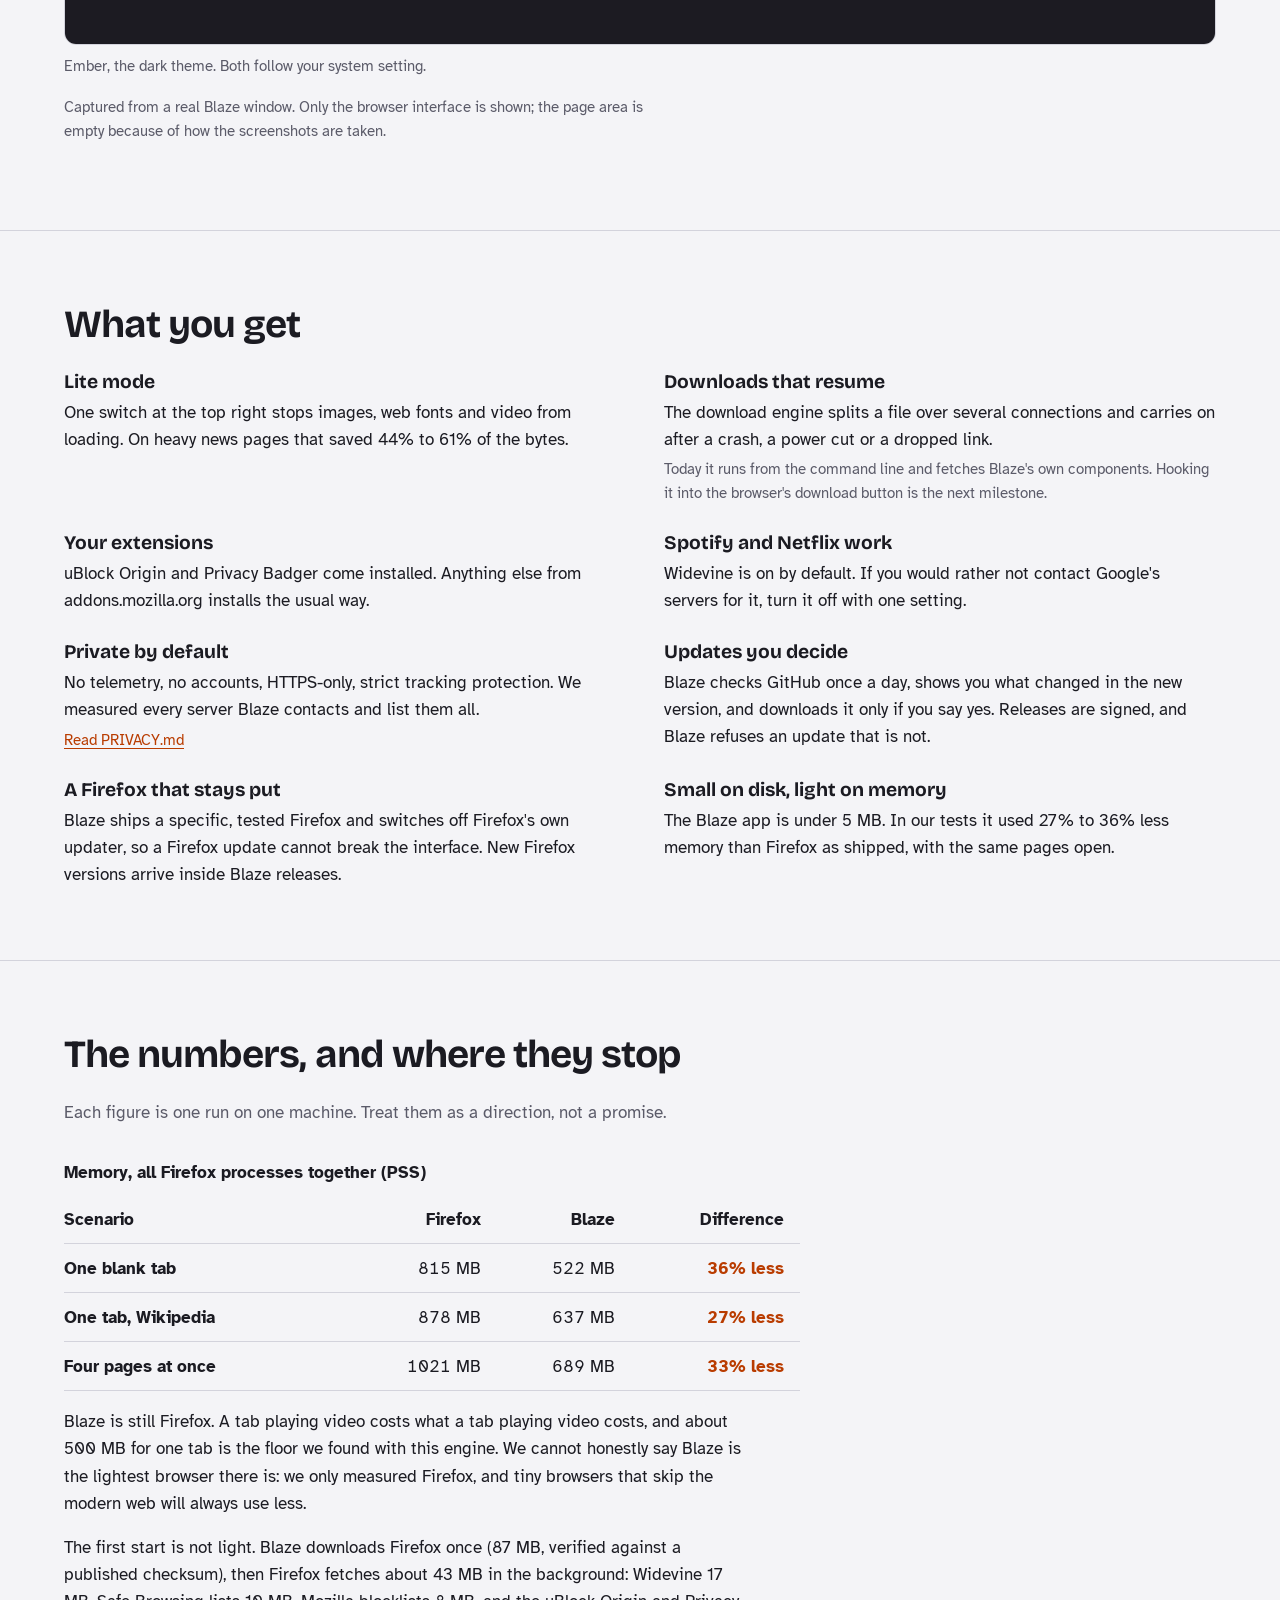
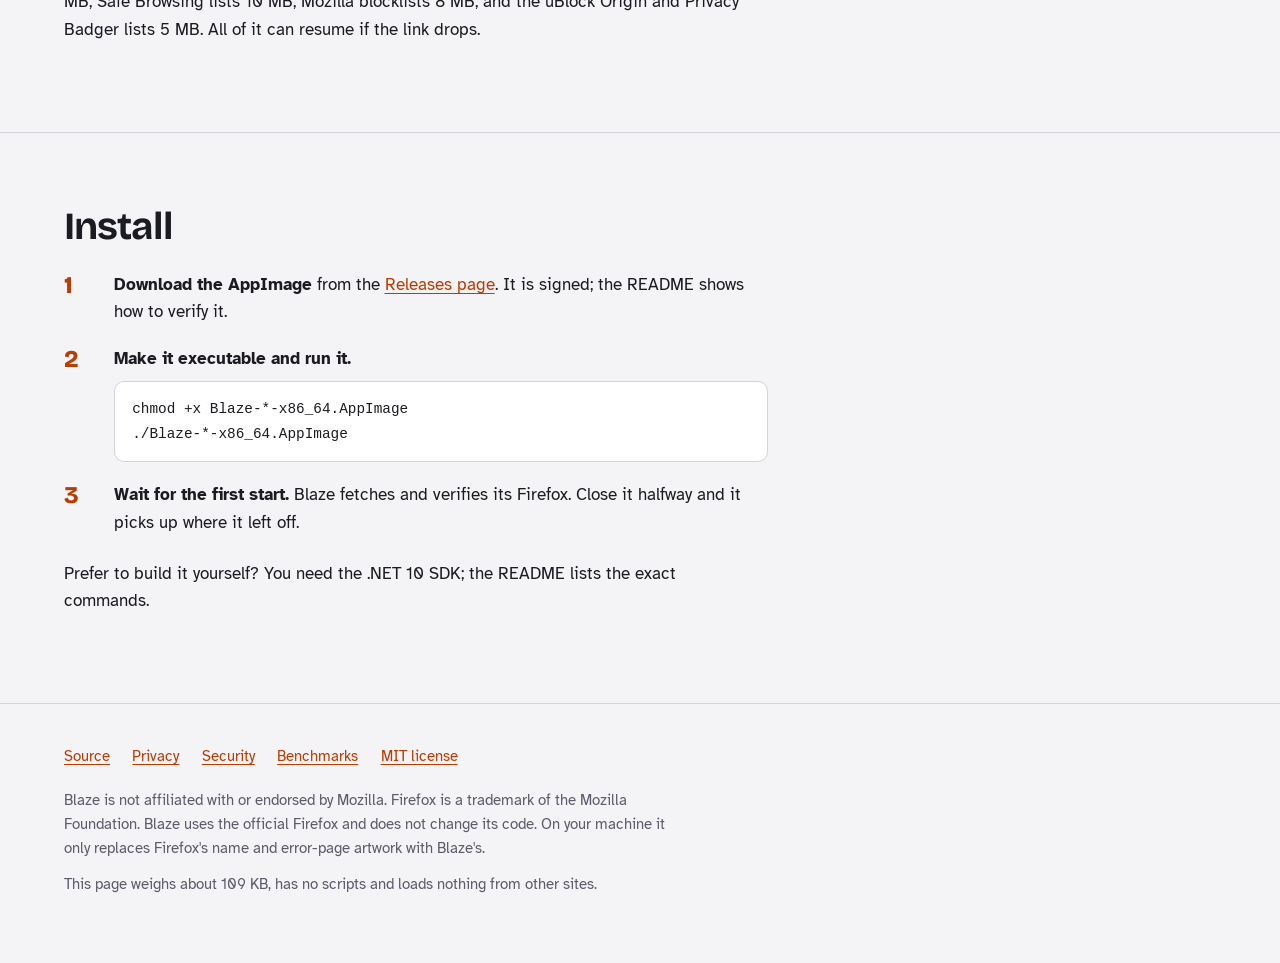
==== commit 7fa5ca70: "Publish as a normal Latest release instead of a pre-release" ====
--- a/docs/index.html
+++ b/docs/index.html
@@ -38,7 +38,7 @@
         <a class="btn" href="https://github.com/vezzulab/blaze/releases/latest">Get the AppImage</a>
         <a href="https://github.com/vezzulab/blaze">Read the source on GitHub</a>
       </div>
-      <p class="status">Blaze is in alpha and runs on Linux (x86_64). The current release, 0.1.1, is a pre-release. You can also build it from source: the steps are in the README.</p>
+      <p class="status">Blaze is in alpha and runs on Linux (x86_64). The current release is 0.1.1 (alpha software). You can also build it from source: the steps are in the README.</p>
     </div>
 
     <aside class="weigh" aria-labelledby="weigh-h">
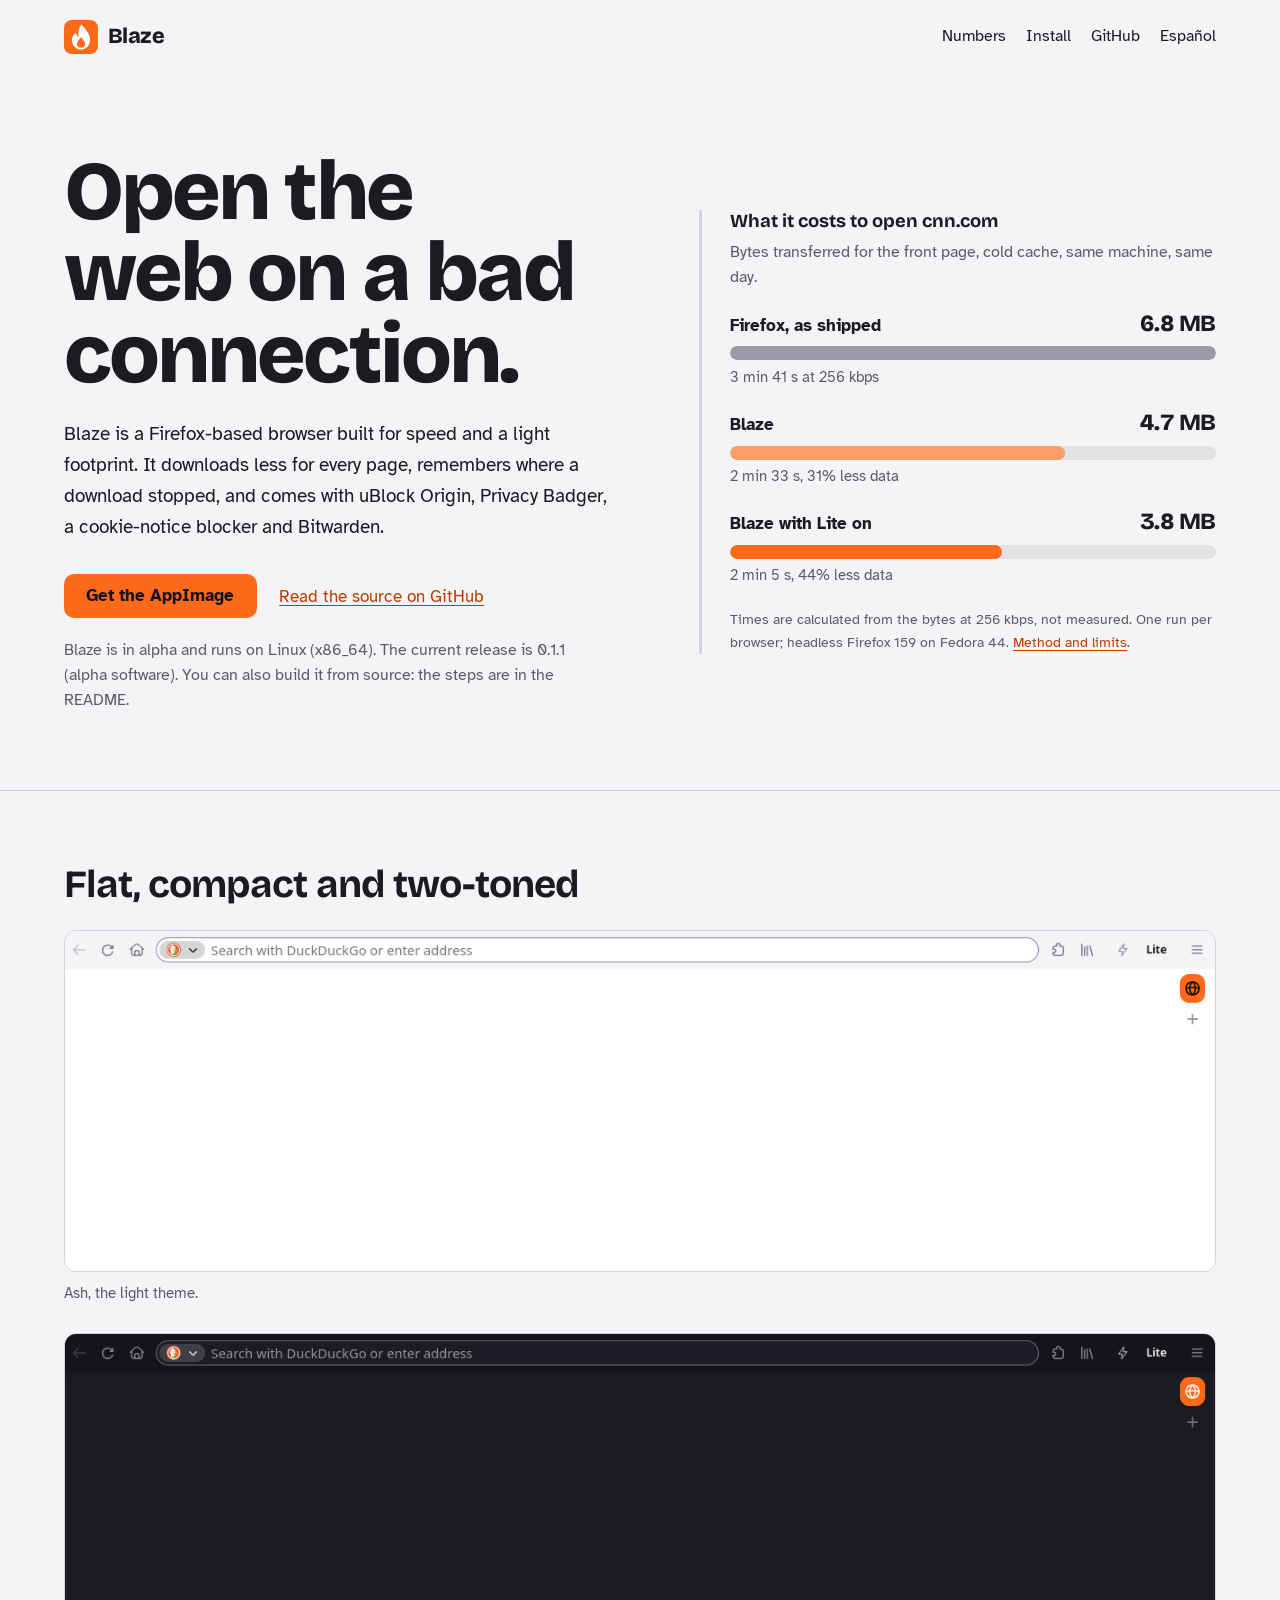
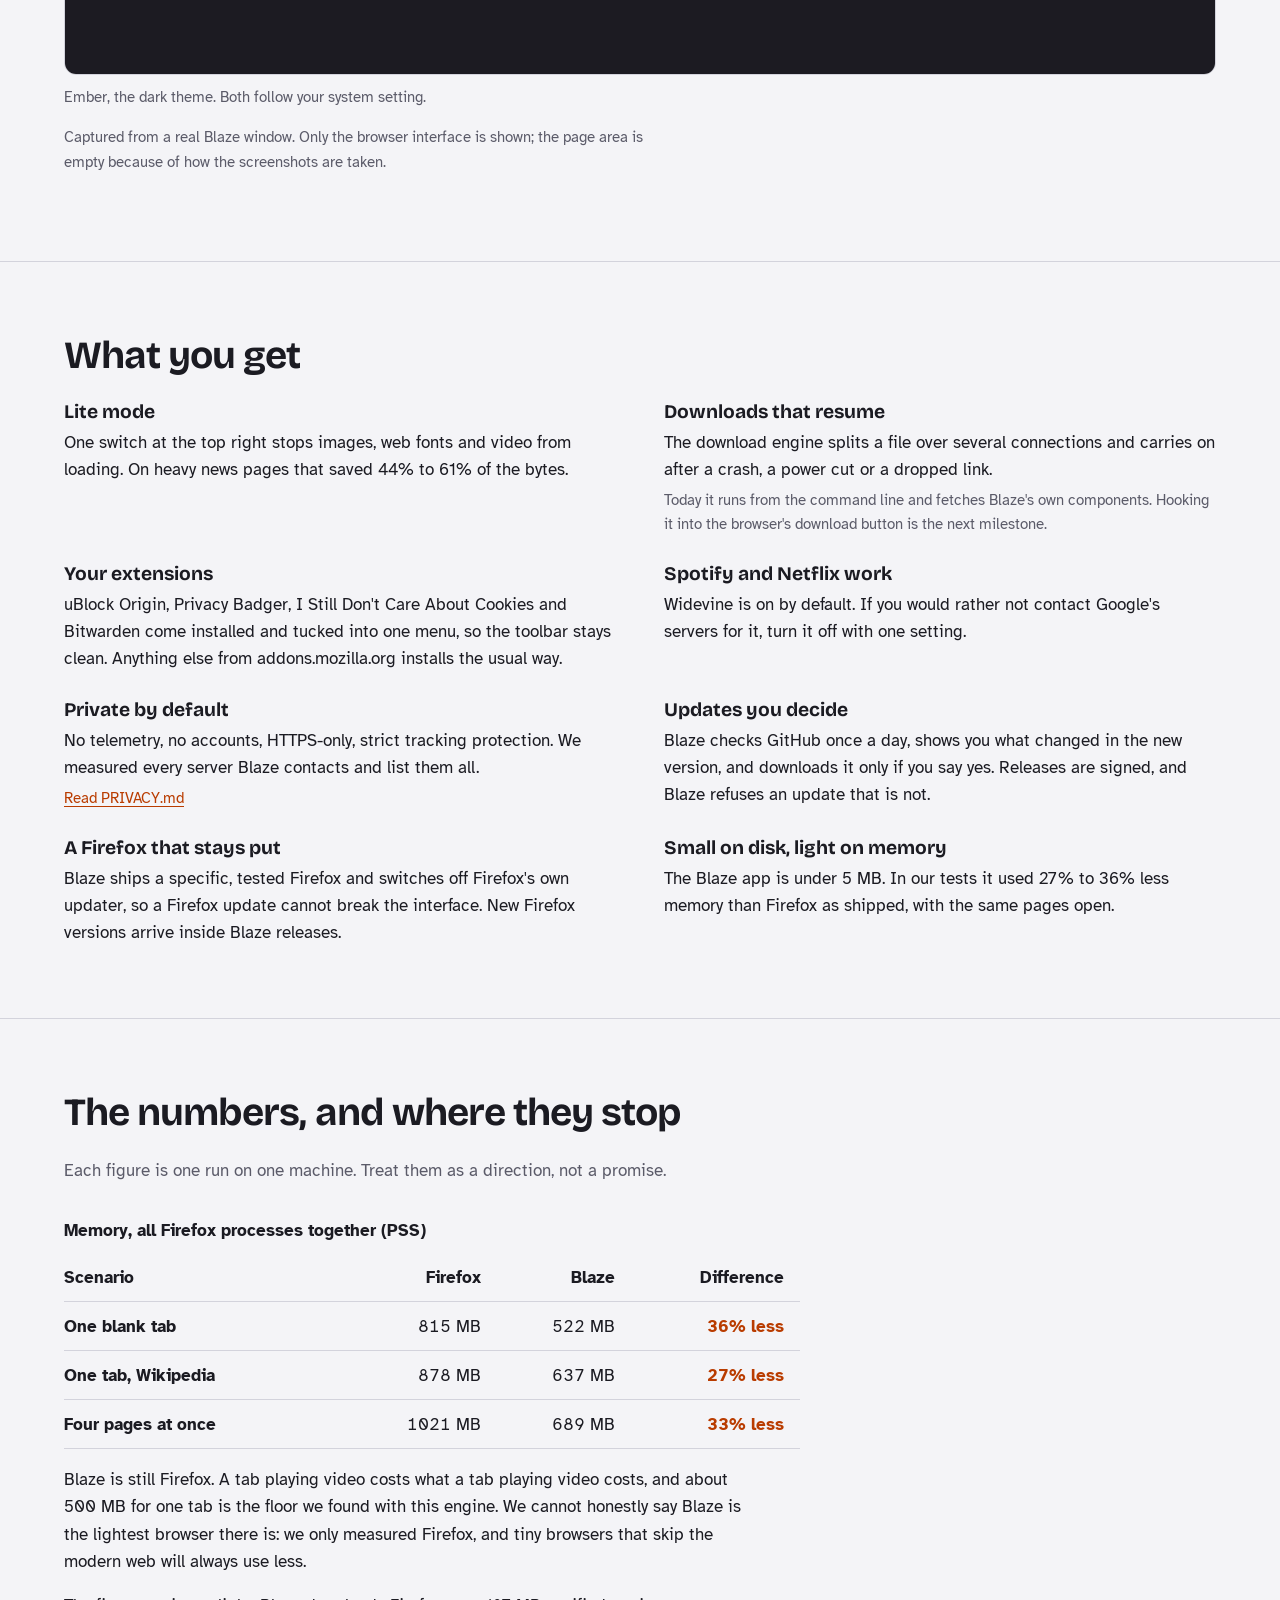
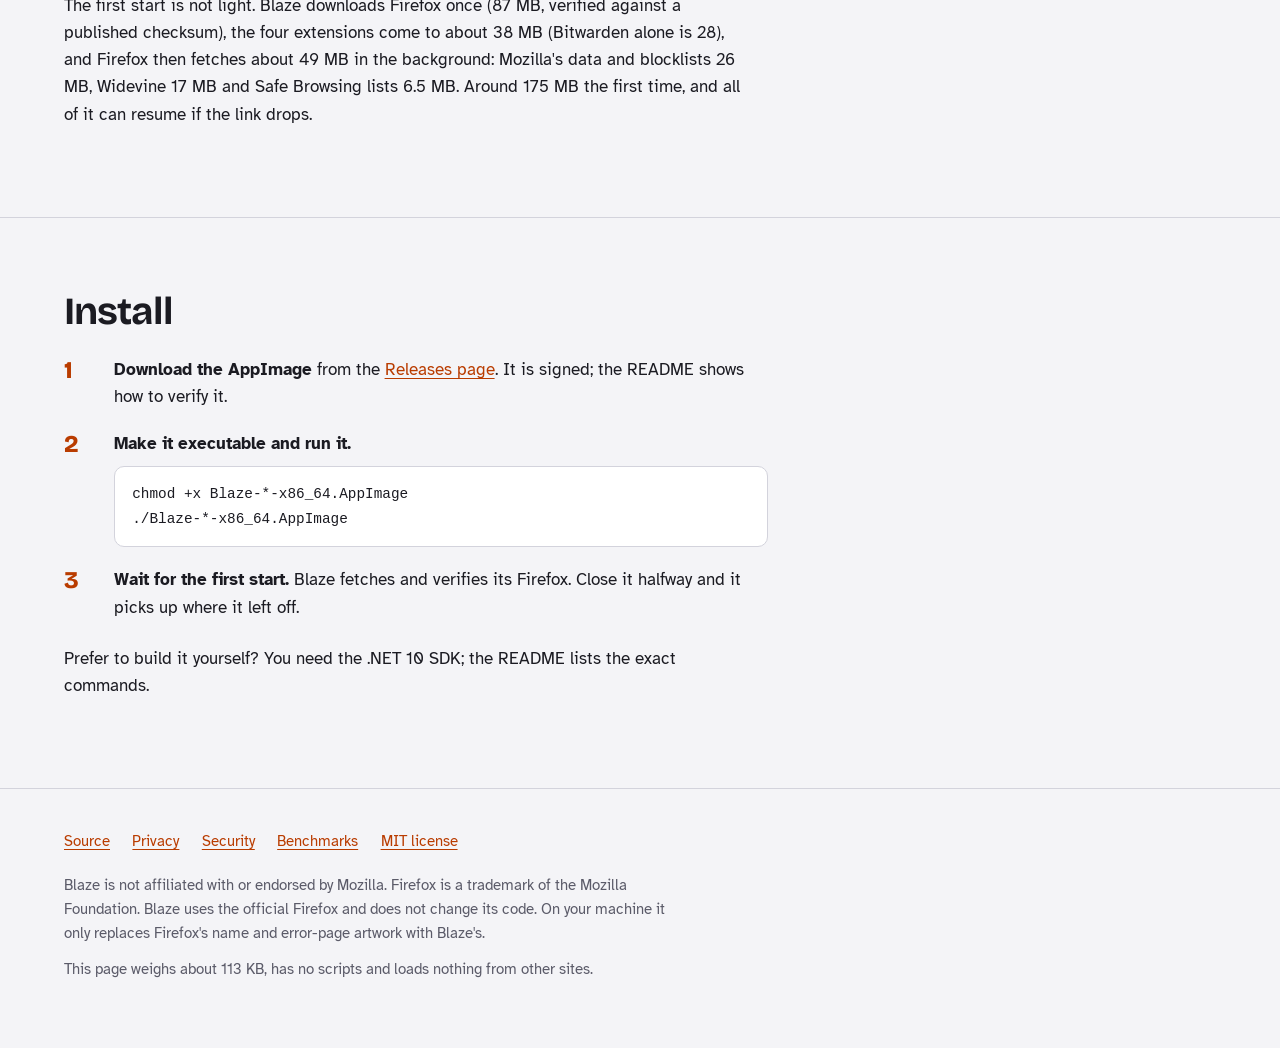
==== commit 2f8cbc59: "Make the owner's Blaze the default: grouped extensions, DuckDuckGo, Bitwarden and cookie-notice exte" ====
--- a/docs/index.html
+++ b/docs/index.html
@@ -4,7 +4,7 @@
   <meta charset="utf-8">
   <meta name="viewport" content="width=device-width, initial-scale=1">
   <title>Blaze, a Firefox-based browser for slow connections</title>
-  <meta name="description" content="Blaze is a Firefox-based browser built for speed and a light footprint: Lite mode, downloads that resume, uBlock Origin and Privacy Badger preinstalled, and updates you decide.">
+  <meta name="description" content="Blaze is a Firefox-based browser built for speed and a light footprint: Lite mode, downloads that resume, uBlock Origin, Privacy Badger, cookie-notice blocking and Bitwarden preinstalled, and updates you decide.">
   <meta name="theme-color" content="#14141a">
   <link rel="icon" href="assets/blaze.svg" type="image/svg+xml">
   <link rel="preload" href="assets/fonts/bricolage-grotesque-latin-wght-normal.woff2" as="font" type="font/woff2" crossorigin>
@@ -33,7 +33,7 @@
   <div class="wrap hero">
     <div>
       <h1>Open the web on a bad connection.</h1>
-      <p class="lede">Blaze is a Firefox-based browser built for speed and a light footprint. It downloads less for every page, remembers where a download stopped, and keeps uBlock Origin and Privacy Badger.</p>
+      <p class="lede">Blaze is a Firefox-based browser built for speed and a light footprint. It downloads less for every page, remembers where a download stopped, and comes with uBlock Origin, Privacy Badger, a cookie-notice blocker and Bitwarden.</p>
       <div class="actions">
         <a class="btn" href="https://github.com/vezzulab/blaze/releases/latest">Get the AppImage</a>
         <a href="https://github.com/vezzulab/blaze">Read the source on GitHub</a>
@@ -69,7 +69,7 @@
       <h2 id="look">Flat, compact and two-toned</h2>
       <figure class="shots">
         <div class="shot">
-          <img src="assets/blaze-ash.png" width="1280" height="380" alt="Blaze in its light theme, Ash: a rounded address bar and, at the top right, the uBlock Origin and Privacy Badger icons and the Lite switch." loading="lazy">
+          <img src="assets/blaze-ash.png" width="1280" height="380" alt="Blaze in its light theme, Ash: a short toolbar: back, reload, home, a rounded address bar that searches with DuckDuckGo, the extensions menu, library and the Lite switch." loading="lazy">
           <figcaption>Ash, the light theme.</figcaption>
         </div>
         <div class="shot">
@@ -96,7 +96,7 @@
         </div>
         <div>
           <dt>Your extensions</dt>
-          <dd>uBlock Origin and Privacy Badger come installed. Anything else from addons.mozilla.org installs the usual way.</dd>
+          <dd>uBlock Origin, Privacy Badger, I Still Don't Care About Cookies and Bitwarden come installed and tucked into one menu, so the toolbar stays clean. Anything else from addons.mozilla.org installs the usual way.</dd>
         </div>
         <div>
           <dt>Spotify and Netflix work</dt>
@@ -139,7 +139,7 @@
         </table>
       </div>
       <p>Blaze is still Firefox. A tab playing video costs what a tab playing video costs, and about 500 MB for one tab is the floor we found with this engine. We cannot honestly say Blaze is the lightest browser there is: we only measured Firefox, and tiny browsers that skip the modern web will always use less.</p>
-      <p>The first start is not light. Blaze downloads Firefox once (87 MB, verified against a published checksum), then Firefox fetches about 43 MB in the background: Widevine 17 MB, Safe Browsing lists 10 MB, Mozilla blocklists 8 MB, and the uBlock Origin and Privacy Badger lists 5 MB. All of it can resume if the link drops.</p>
+      <p>The first start is not light. Blaze downloads Firefox once (87 MB, verified against a published checksum), the four extensions come to about 38 MB (Bitwarden alone is 28), and Firefox then fetches about 49 MB in the background: Mozilla's data and blocklists 26 MB, Widevine 17 MB and Safe Browsing lists 6.5 MB. Around 175 MB the first time, and all of it can resume if the link drops.</p>
     </div>
   </section>
 
@@ -168,7 +168,7 @@
       <a href="https://github.com/vezzulab/blaze/blob/main/LICENSE">MIT license</a>
     </div>
     <p>Blaze is not affiliated with or endorsed by Mozilla. Firefox is a trademark of the Mozilla Foundation. Blaze uses the official Firefox and does not change its code. On your machine it only replaces Firefox's name and error-page artwork with Blaze's.</p>
-    <p>This page weighs about 109 KB, has no scripts and loads nothing from other sites.</p>
+    <p>This page weighs about 113 KB, has no scripts and loads nothing from other sites.</p>
   </div>
 </footer>
 </body>
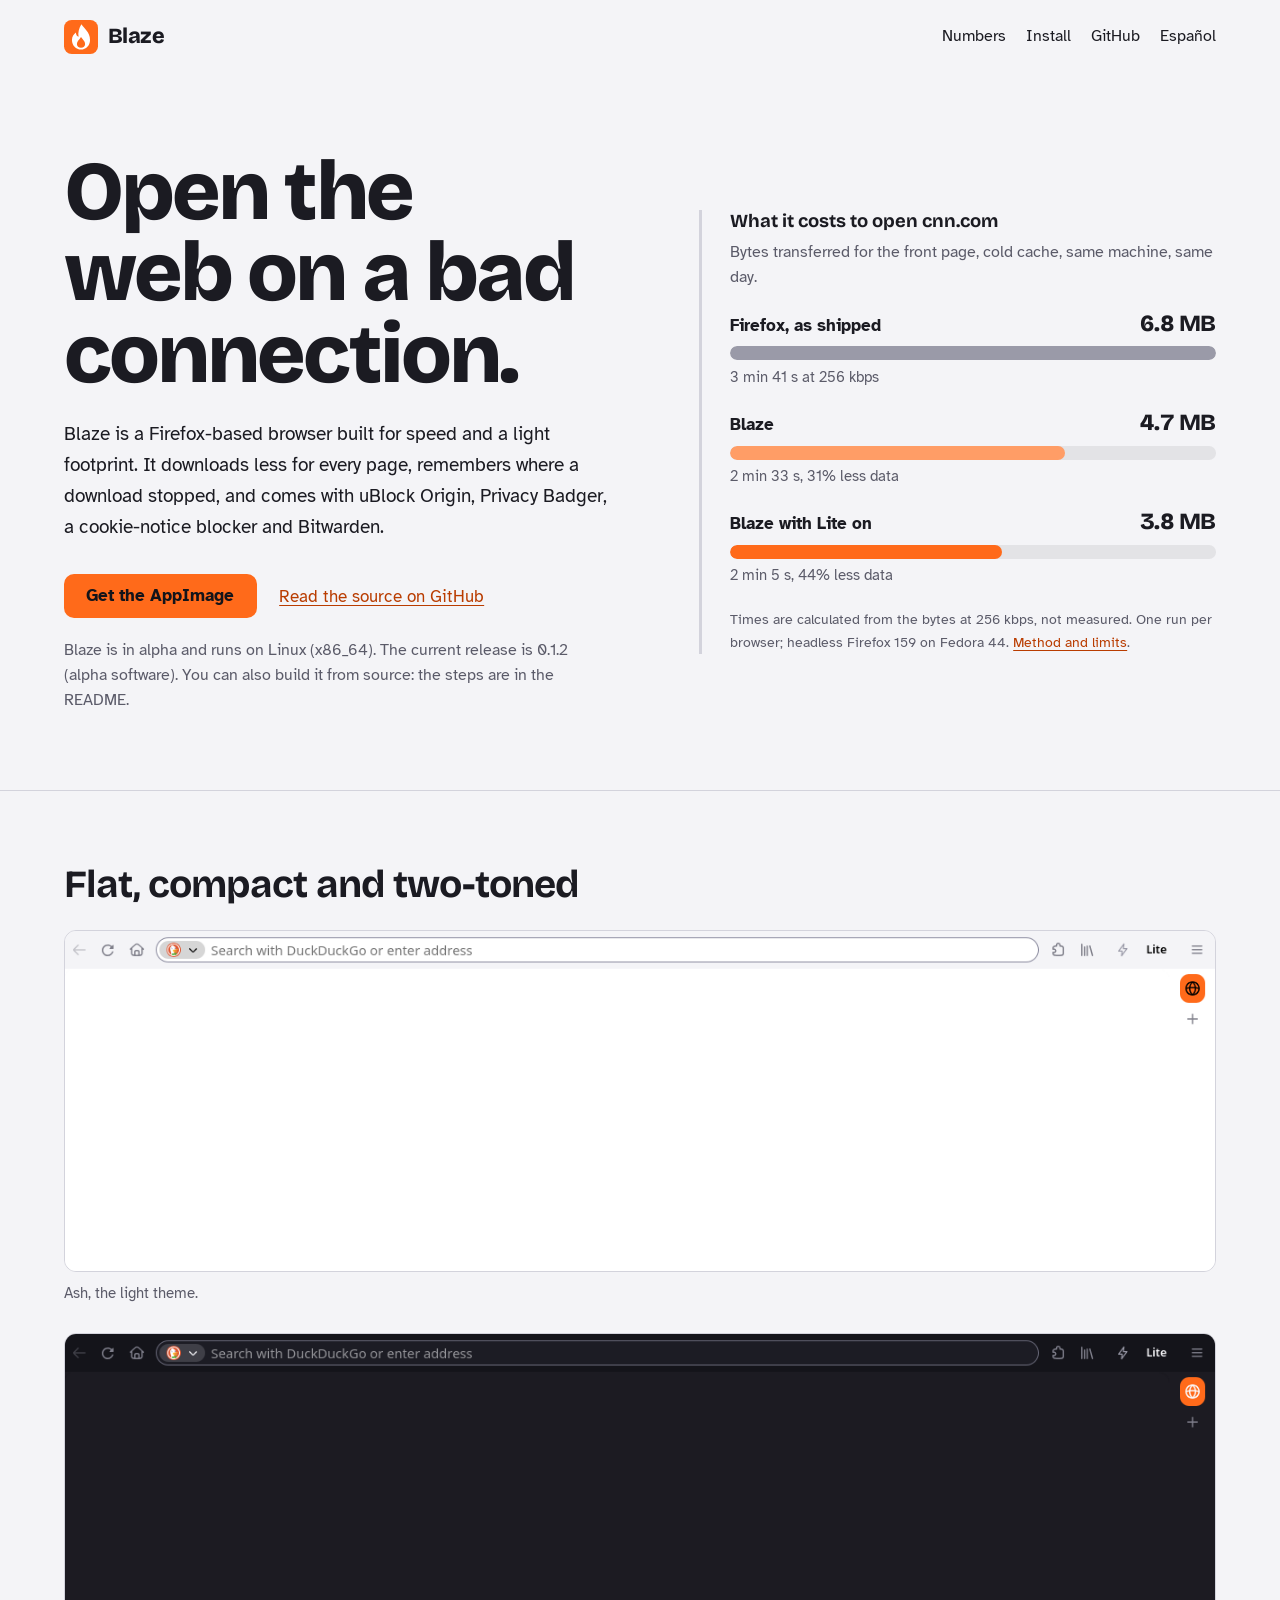
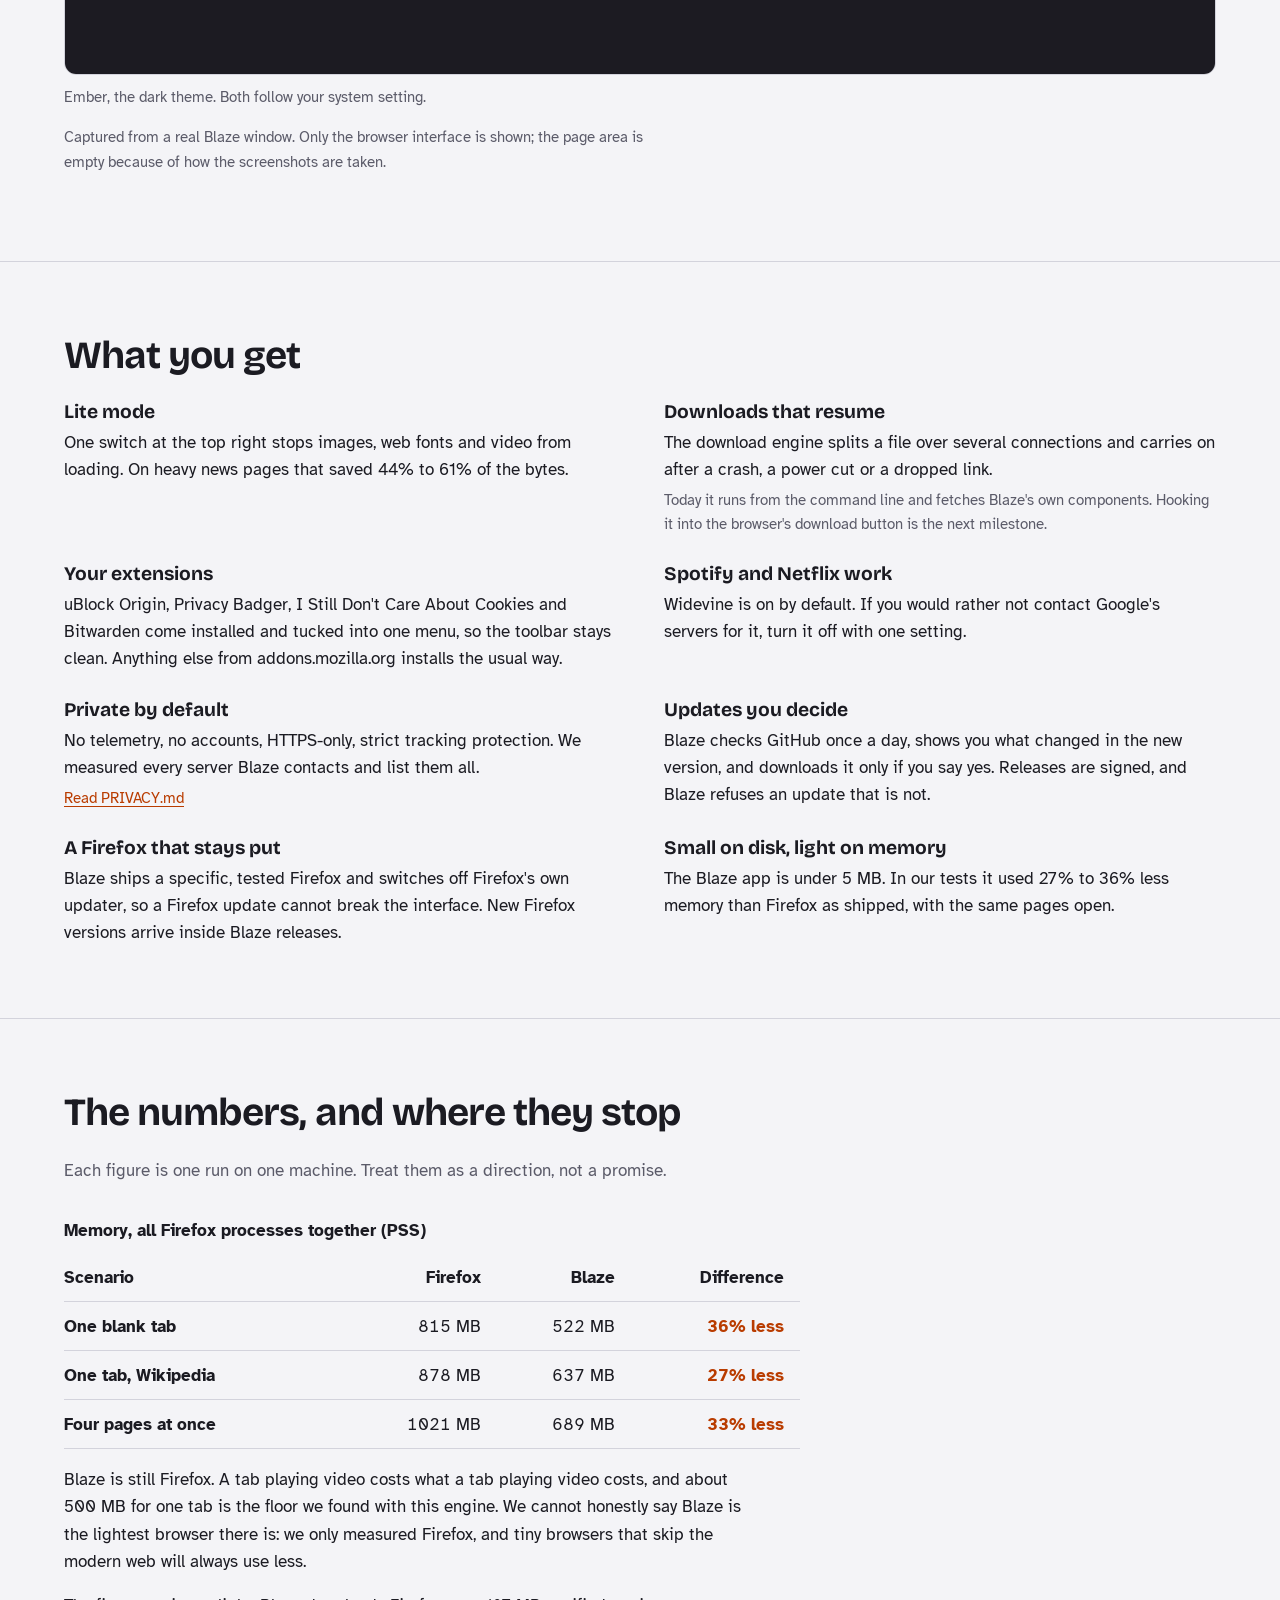
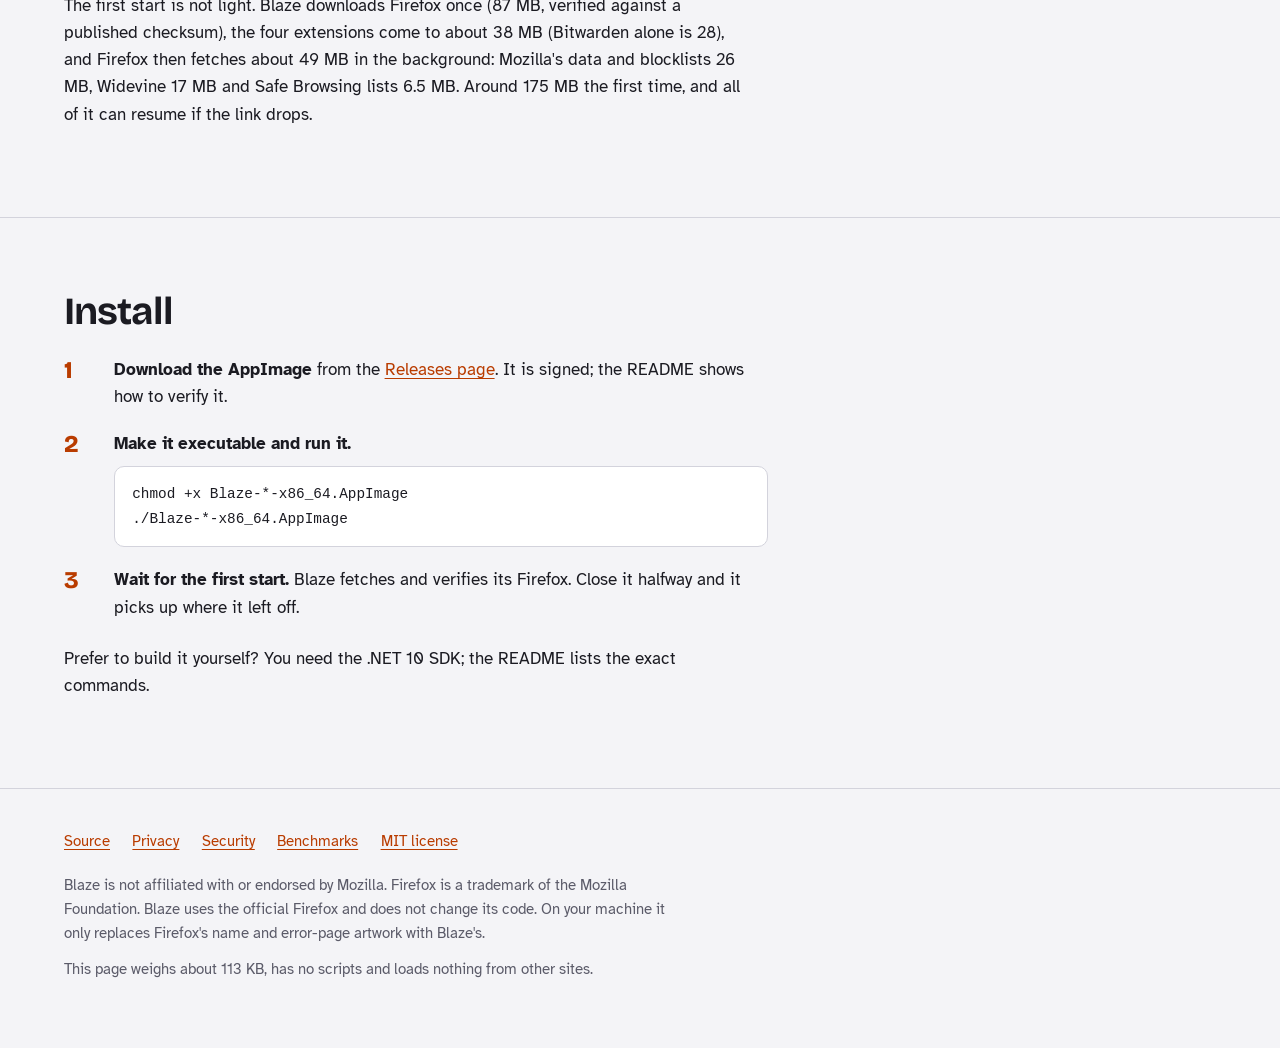
==== commit 39d11382: "Point the docs and website at 0.1.2" ====
--- a/docs/index.html
+++ b/docs/index.html
@@ -38,7 +38,7 @@
         <a class="btn" href="https://github.com/vezzulab/blaze/releases/latest">Get the AppImage</a>
         <a href="https://github.com/vezzulab/blaze">Read the source on GitHub</a>
       </div>
-      <p class="status">Blaze is in alpha and runs on Linux (x86_64). The current release is 0.1.1 (alpha software). You can also build it from source: the steps are in the README.</p>
+      <p class="status">Blaze is in alpha and runs on Linux (x86_64). The current release is 0.1.2 (alpha software). You can also build it from source: the steps are in the README.</p>
     </div>
 
     <aside class="weigh" aria-labelledby="weigh-h">
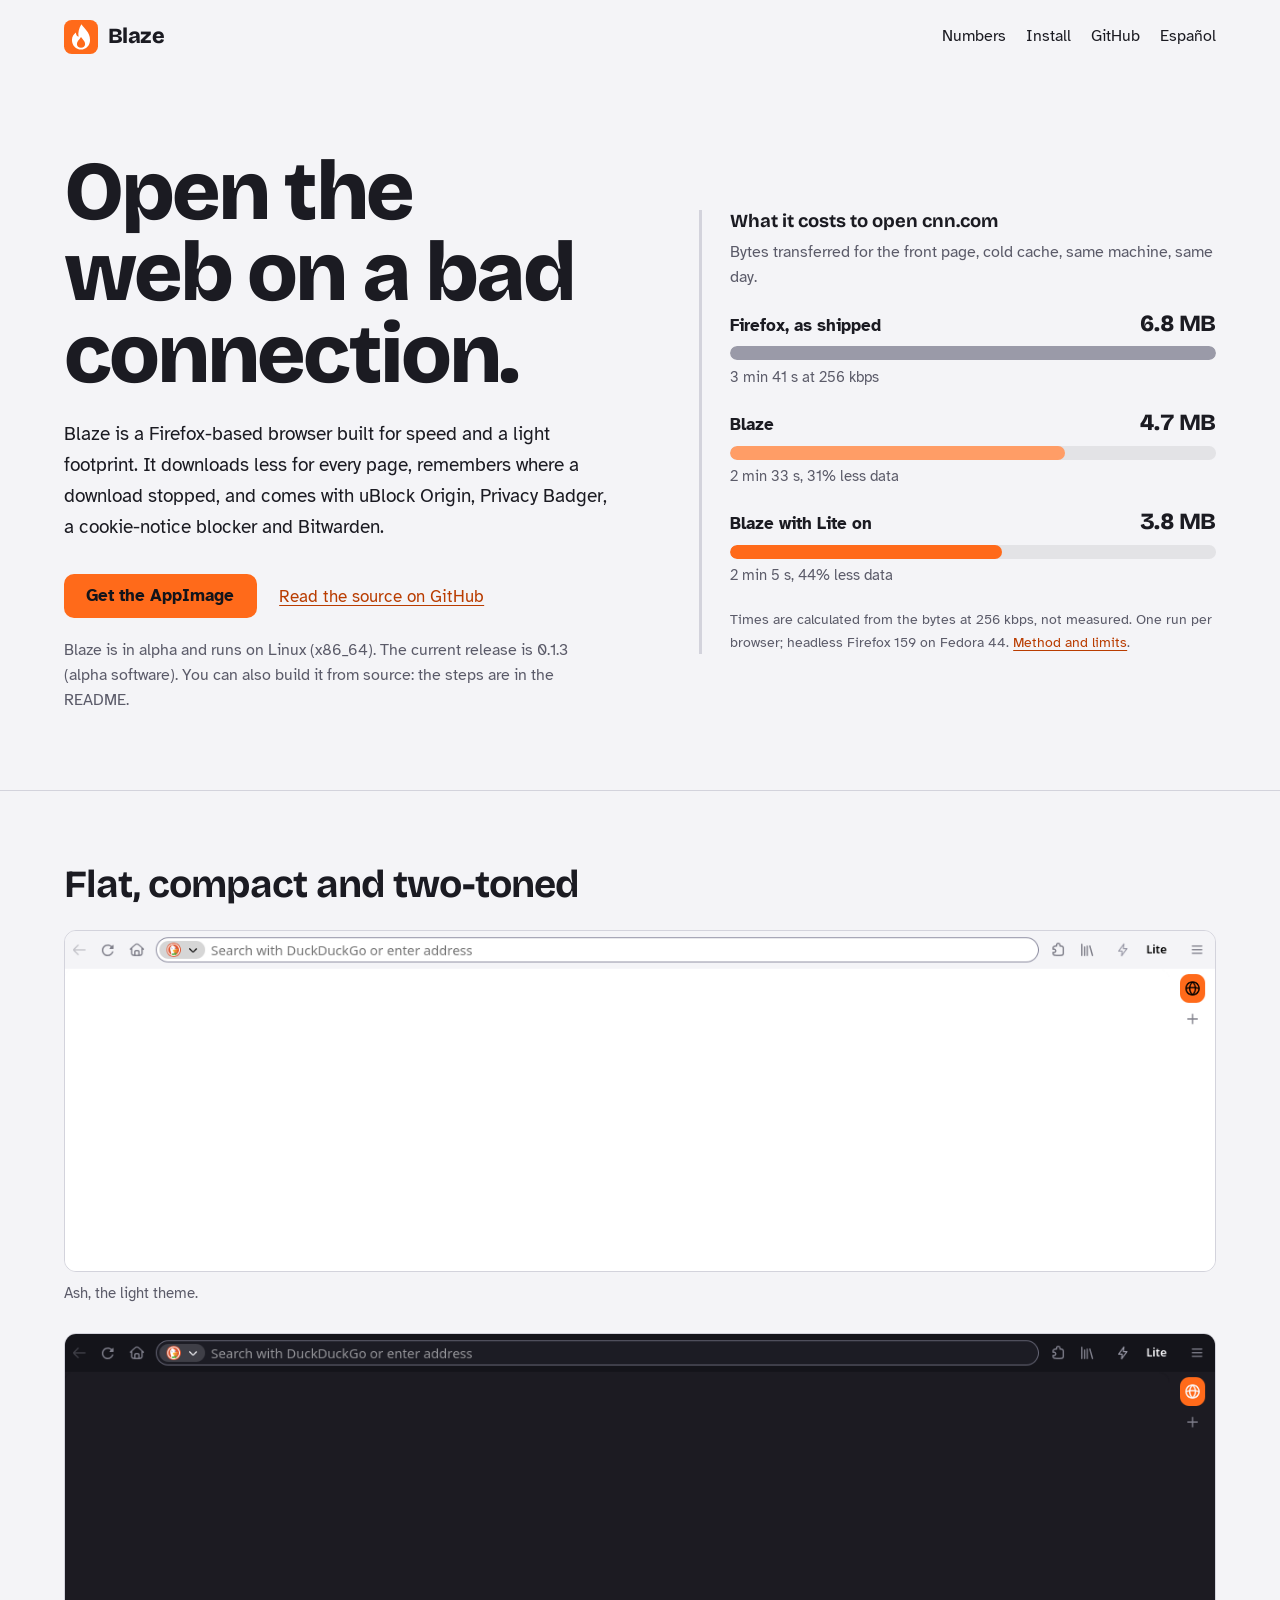
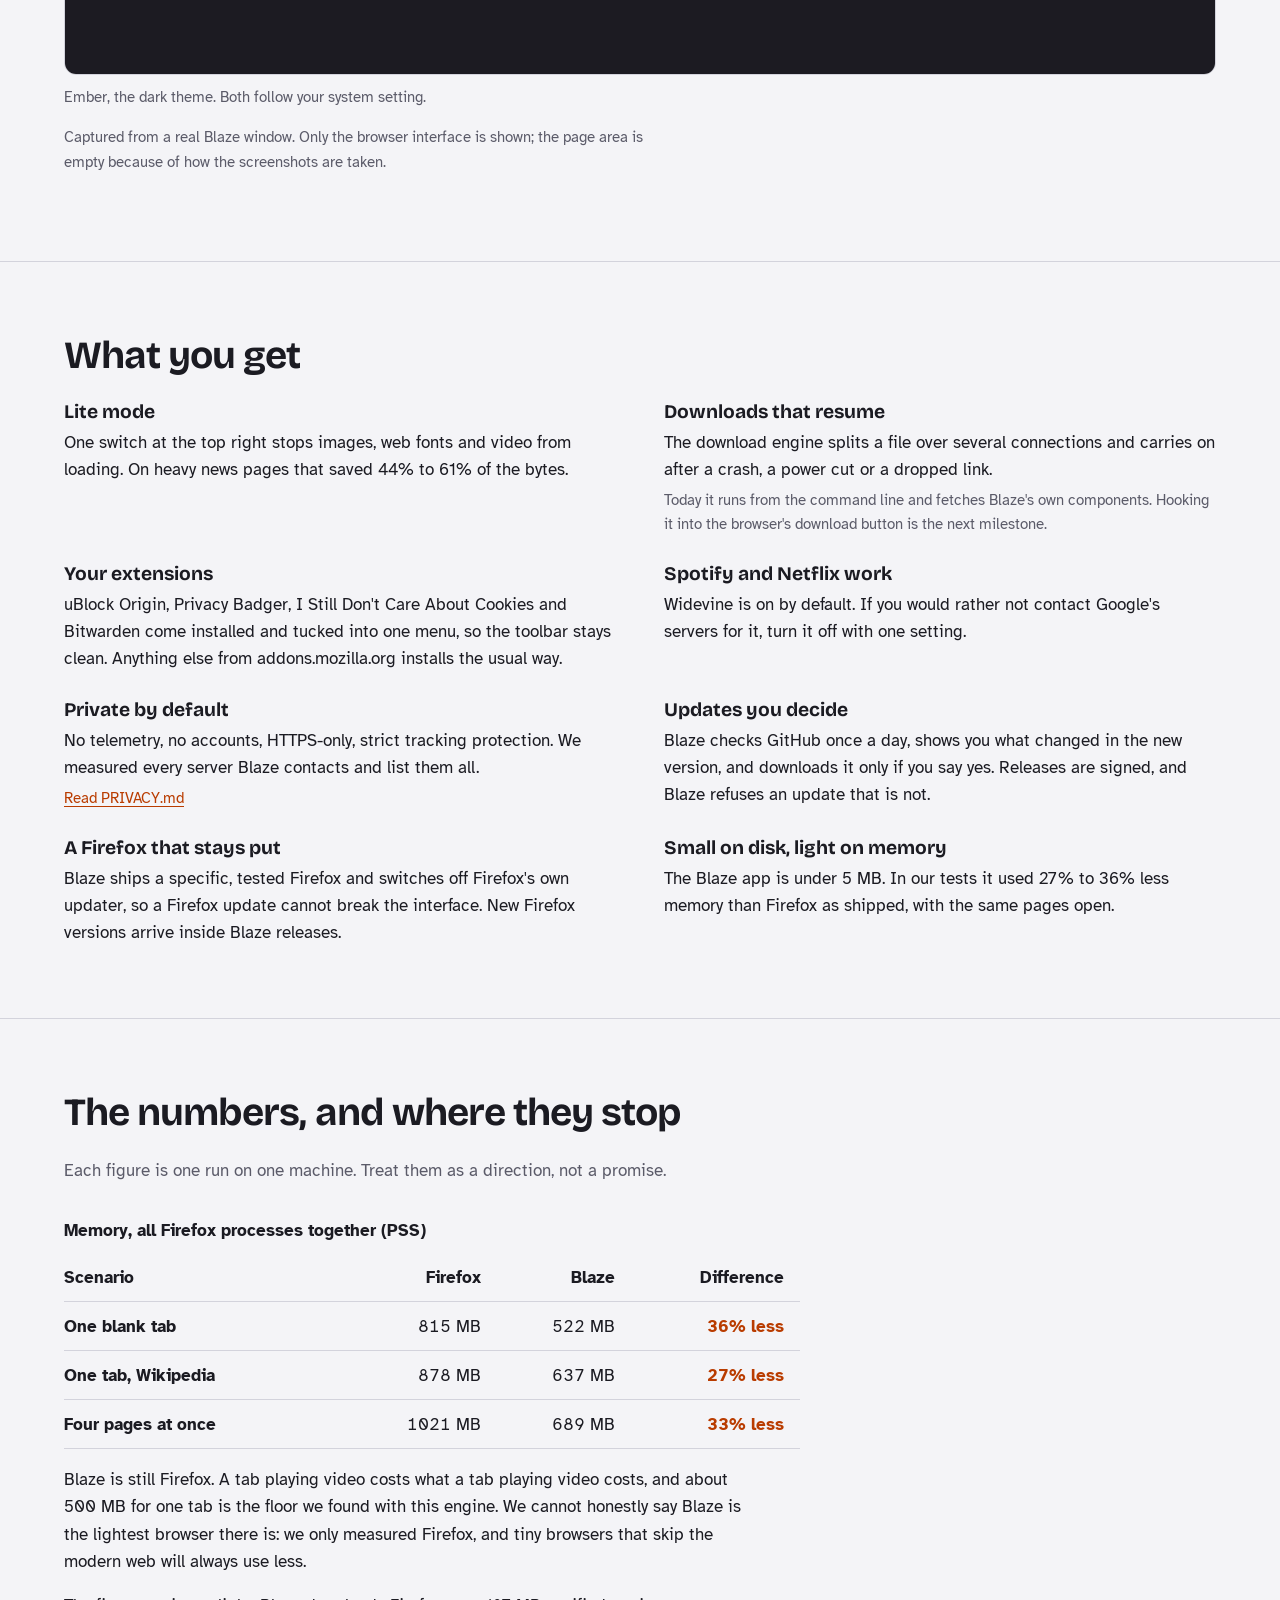
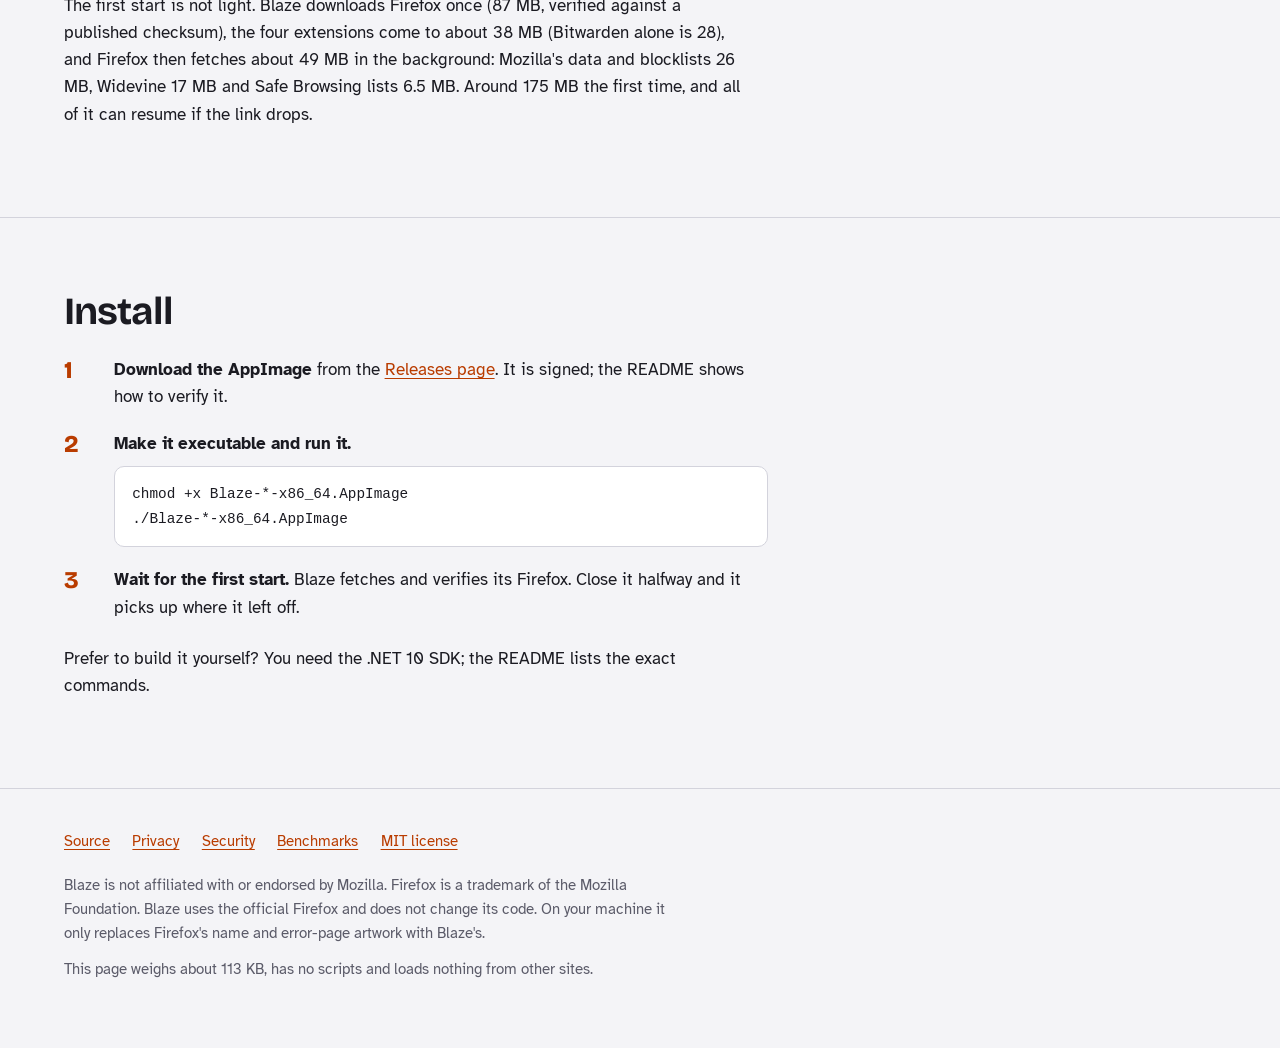
==== commit e72f3f37: "Point the docs and website at 0.1.3" ====
--- a/docs/index.html
+++ b/docs/index.html
@@ -38,7 +38,7 @@
         <a class="btn" href="https://github.com/vezzulab/blaze/releases/latest">Get the AppImage</a>
         <a href="https://github.com/vezzulab/blaze">Read the source on GitHub</a>
       </div>
-      <p class="status">Blaze is in alpha and runs on Linux (x86_64). The current release is 0.1.2 (alpha software). You can also build it from source: the steps are in the README.</p>
+      <p class="status">Blaze is in alpha and runs on Linux (x86_64). The current release is 0.1.3 (alpha software). You can also build it from source: the steps are in the README.</p>
     </div>
 
     <aside class="weigh" aria-labelledby="weigh-h">
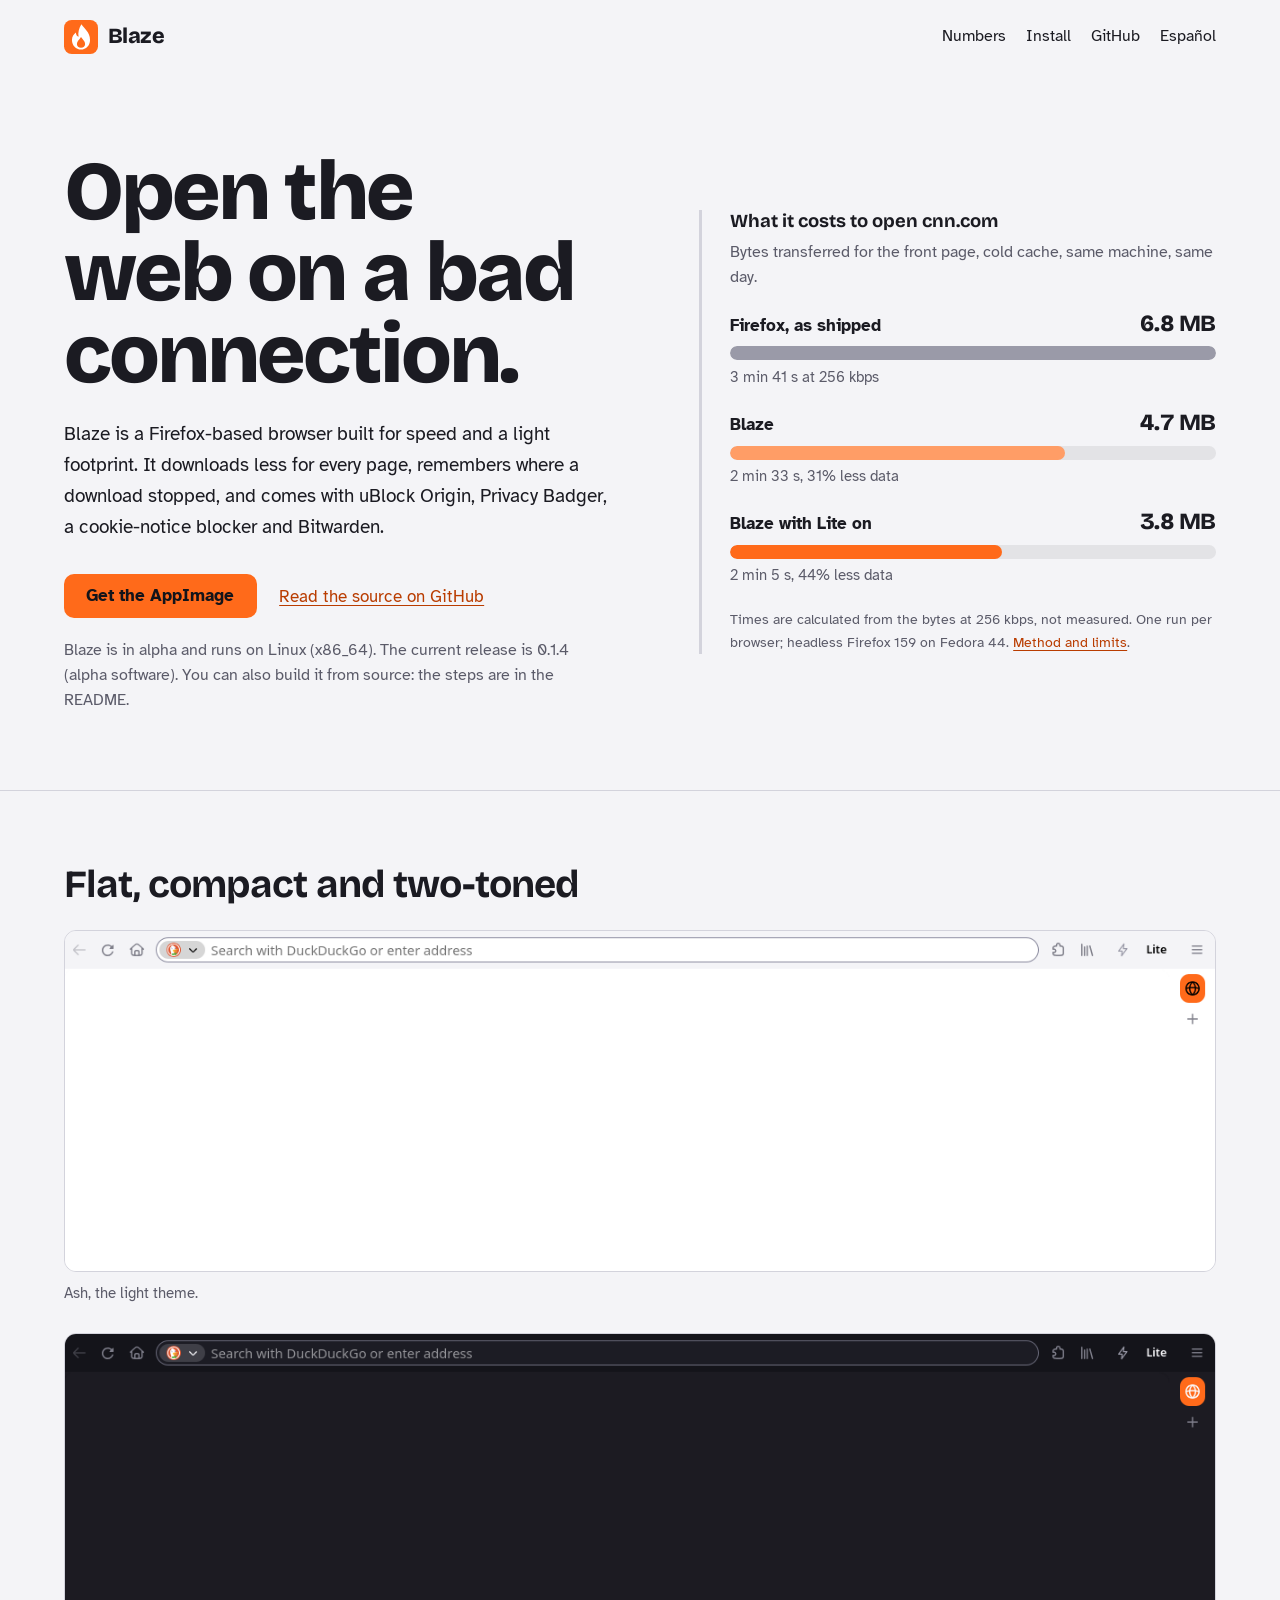
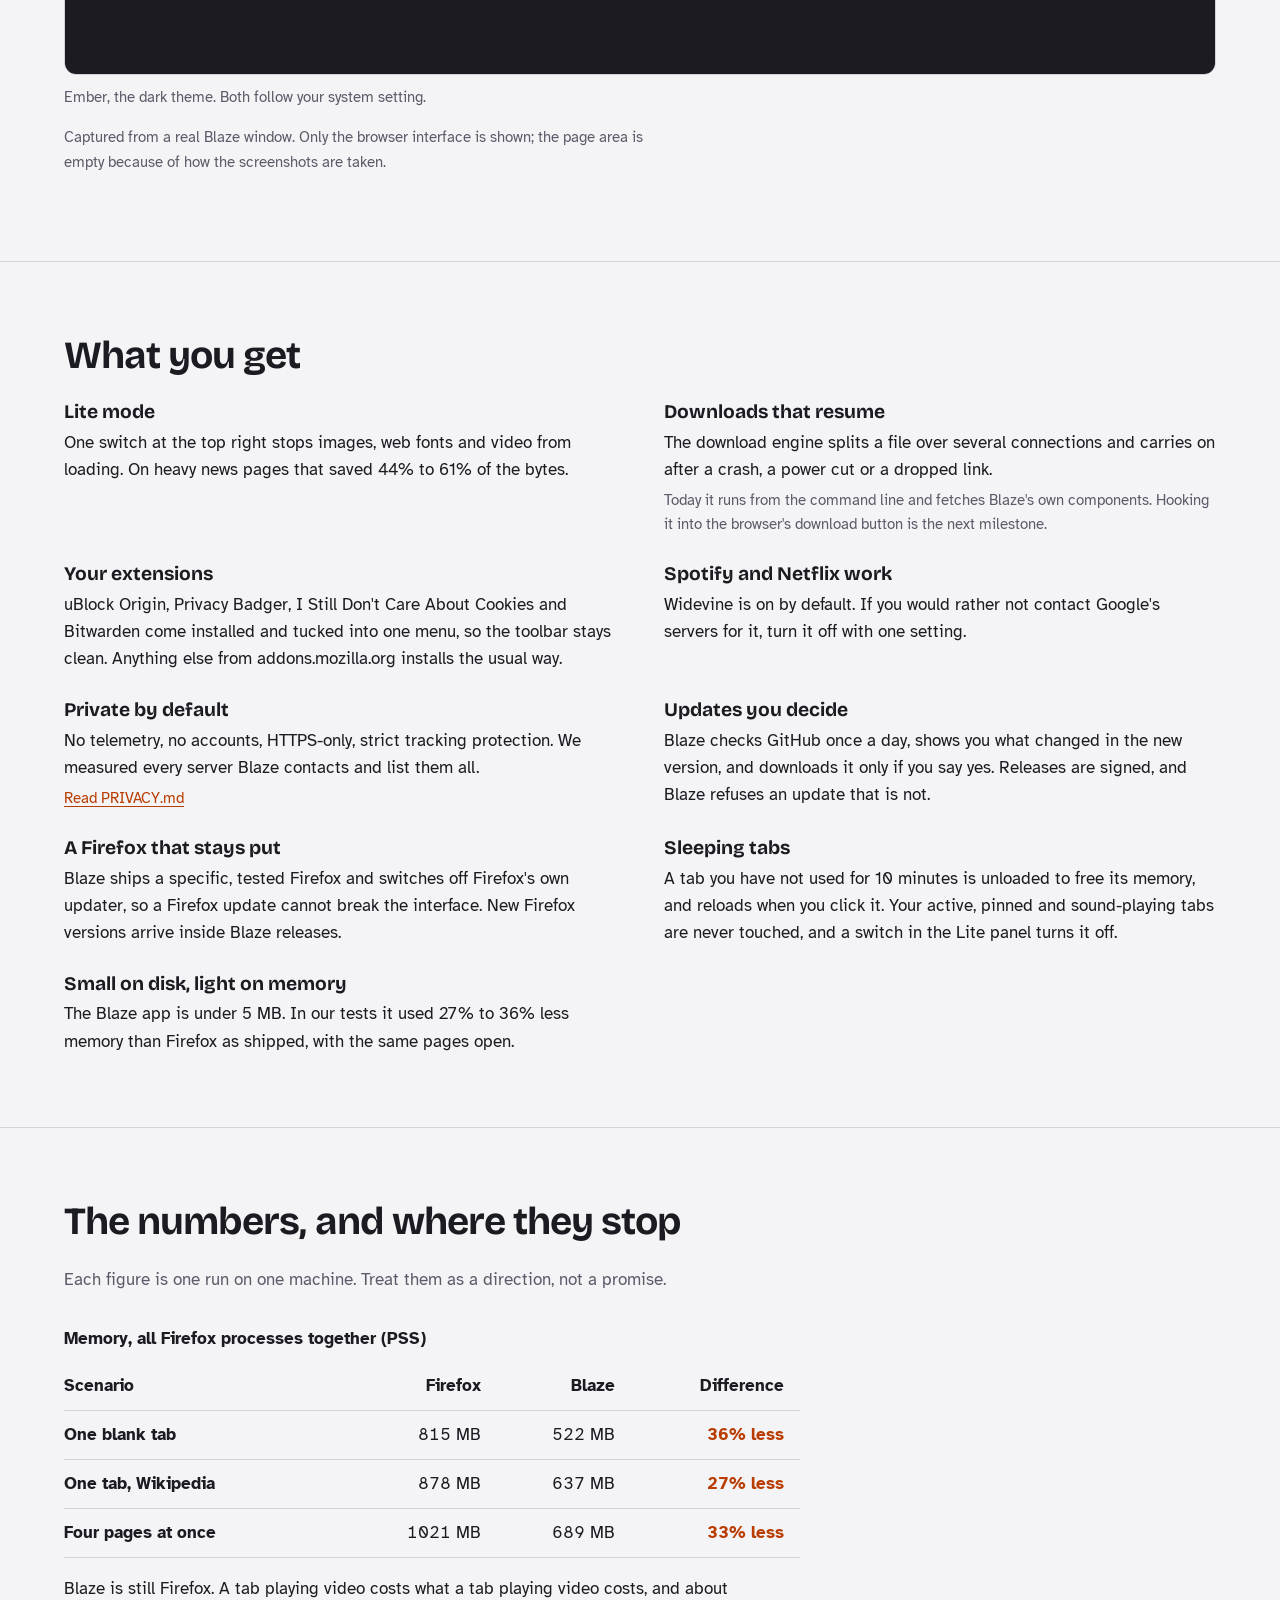
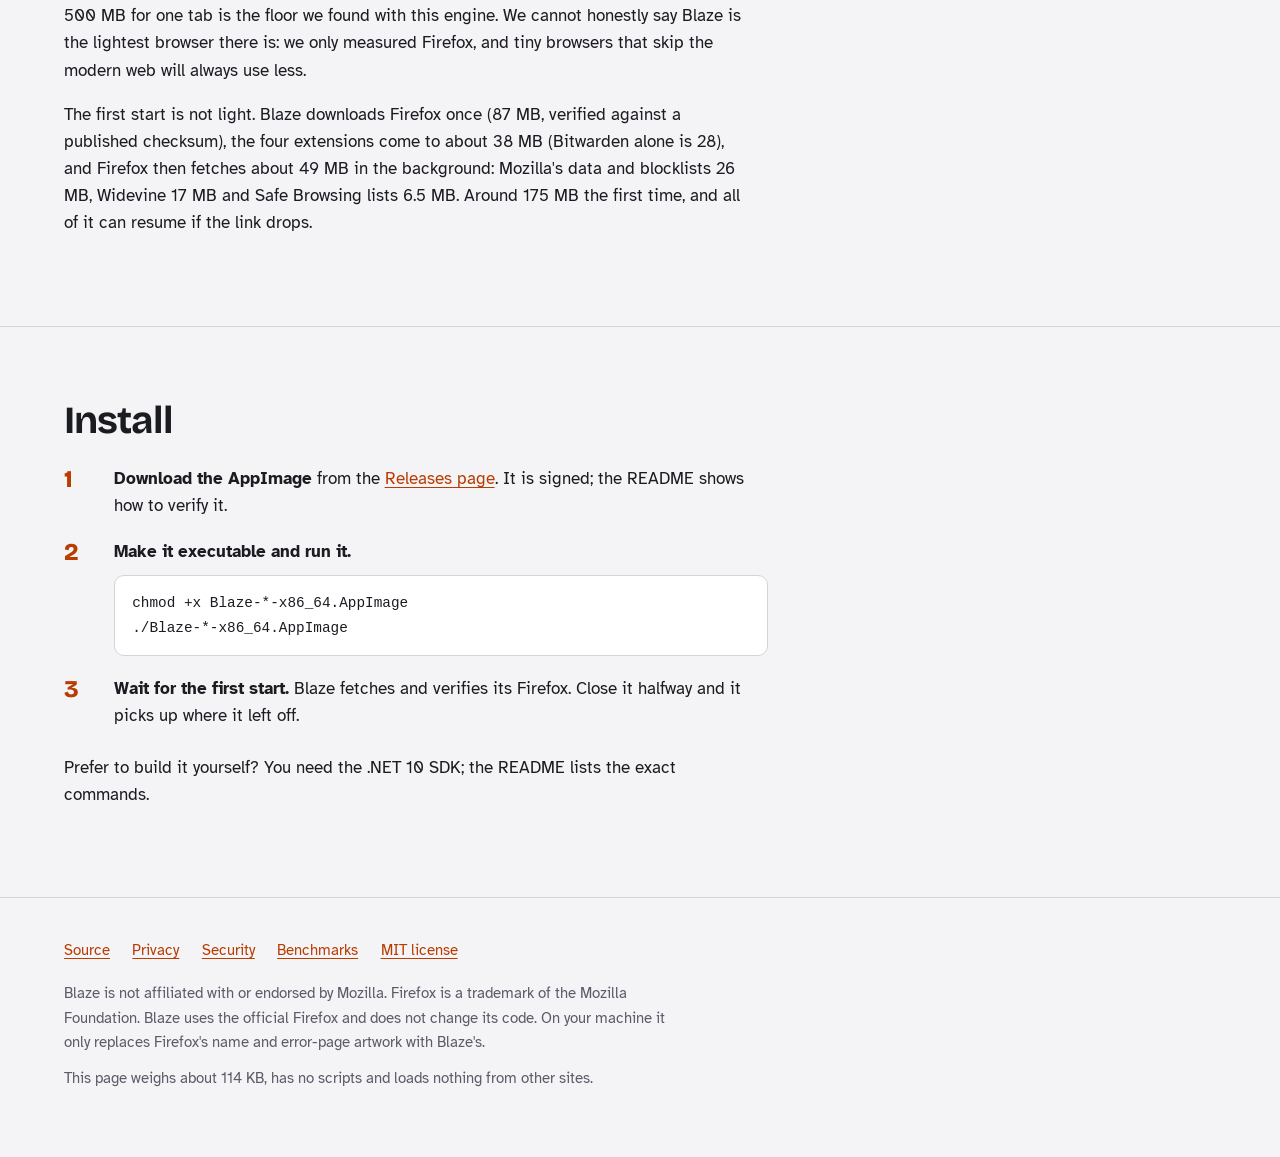
==== commit e36a89f8: "Point the docs and website at 0.1.4 and describe sleeping tabs" ====
--- a/docs/index.html
+++ b/docs/index.html
@@ -38,7 +38,7 @@
         <a class="btn" href="https://github.com/vezzulab/blaze/releases/latest">Get the AppImage</a>
         <a href="https://github.com/vezzulab/blaze">Read the source on GitHub</a>
       </div>
-      <p class="status">Blaze is in alpha and runs on Linux (x86_64). The current release is 0.1.3 (alpha software). You can also build it from source: the steps are in the README.</p>
+      <p class="status">Blaze is in alpha and runs on Linux (x86_64). The current release is 0.1.4 (alpha software). You can also build it from source: the steps are in the README.</p>
     </div>
 
     <aside class="weigh" aria-labelledby="weigh-h">
@@ -116,6 +116,10 @@
           <dd>Blaze ships a specific, tested Firefox and switches off Firefox's own updater, so a Firefox update cannot break the interface. New Firefox versions arrive inside Blaze releases.</dd>
         </div>
         <div>
+          <dt>Sleeping tabs</dt>
+          <dd>A tab you have not used for 10 minutes is unloaded to free its memory, and reloads when you click it. Your active, pinned and sound-playing tabs are never touched, and a switch in the Lite panel turns it off.</dd>
+        </div>
+        <div>
           <dt>Small on disk, light on memory</dt>
           <dd>The Blaze app is under 5 MB. In our tests it used 27% to 36% less memory than Firefox as shipped, with the same pages open.</dd>
         </div>
@@ -168,7 +172,7 @@
       <a href="https://github.com/vezzulab/blaze/blob/main/LICENSE">MIT license</a>
     </div>
     <p>Blaze is not affiliated with or endorsed by Mozilla. Firefox is a trademark of the Mozilla Foundation. Blaze uses the official Firefox and does not change its code. On your machine it only replaces Firefox's name and error-page artwork with Blaze's.</p>
-    <p>This page weighs about 113 KB, has no scripts and loads nothing from other sites.</p>
+    <p>This page weighs about 114 KB, has no scripts and loads nothing from other sites.</p>
   </div>
 </footer>
 </body>
